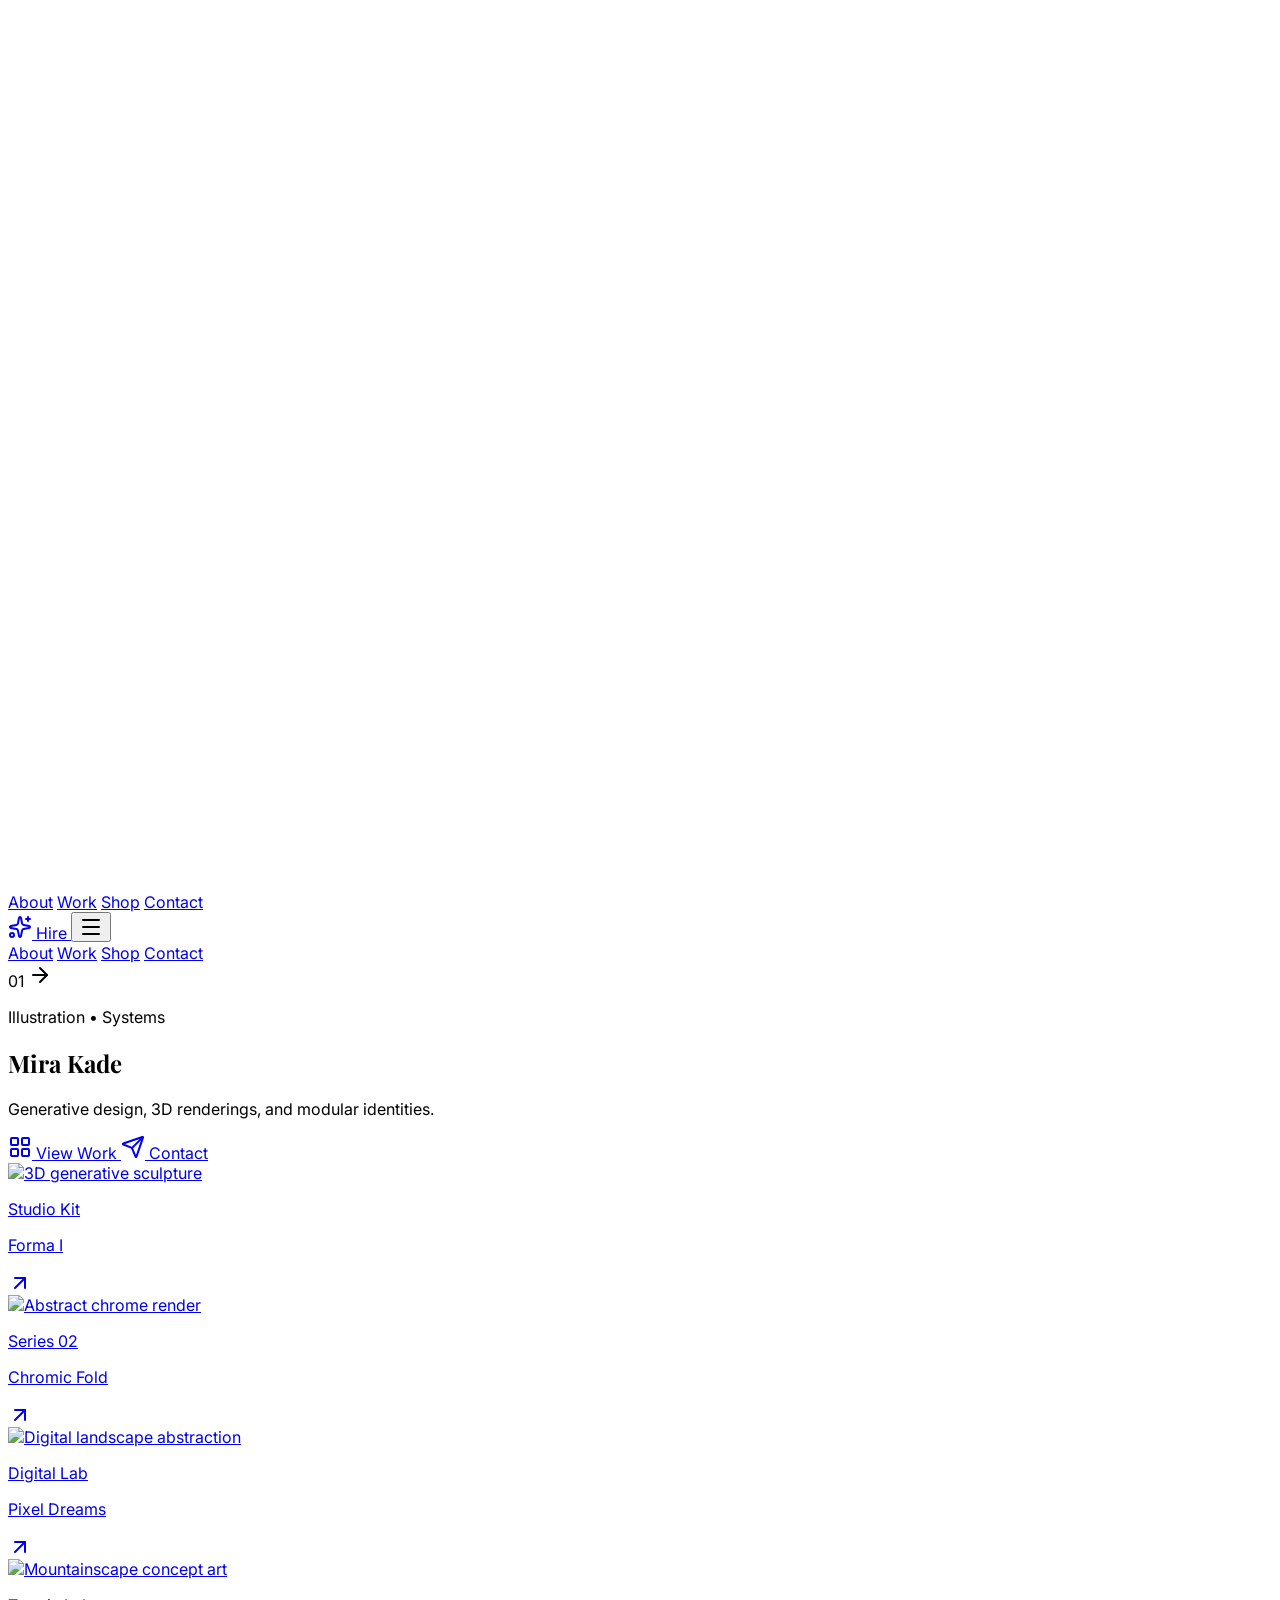
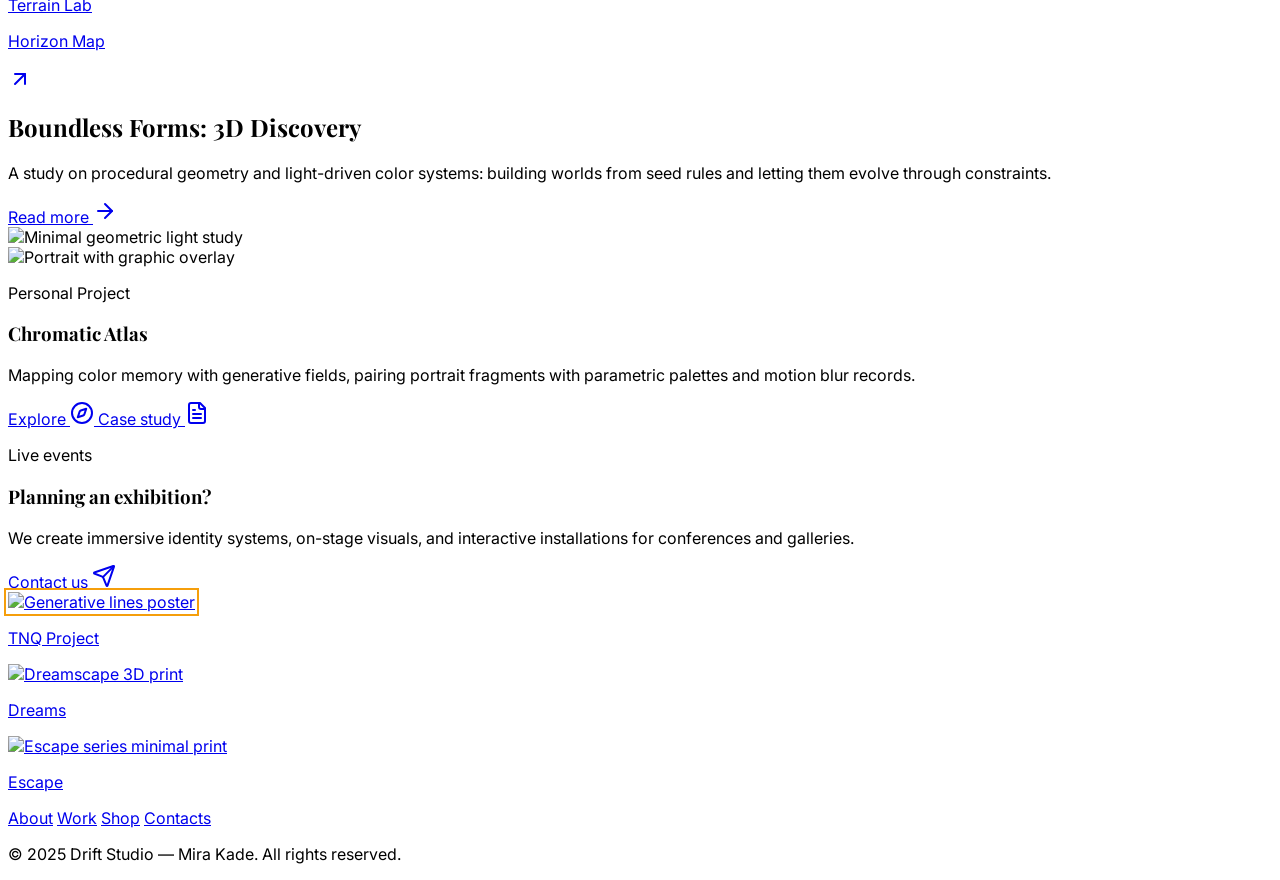
==== index.html @ 10b70a08 "Add files via upload" ====
<html lang="en"><head>

<meta charset="utf-8">
<meta name="viewport" content="width=device-width, initial-scale=1">
<title>Mira Kade — Visual Systems &amp; Generative Design</title>
<meta name="description" content="Portfolio of Mira Kade — visual systems, generative art, and experiential 3D design.">
<link rel="preconnect" href="https://fonts.googleapis.com">
<link rel="preconnect" href="https://fonts.gstatic.com" crossorigin="">
<link href="https://fonts.googleapis.com/css2?family=Inter:wght@300;400;500;600&amp;family=Playfair+Display:wght@400;500;600&amp;display=swap" rel="stylesheet">
<script src="https://cdn.tailwindcss.com"></script>
<link id="all-fonts-link-font-geist" rel="stylesheet" href="https://fonts.googleapis.com/css2?family=Geist:wght@300;400;500;600;700&amp;display=swap"><style id="all-fonts-style-font-geist">.font-geist { font-family: 'Geist', sans-serif !important; }</style><link id="all-fonts-link-font-roboto" rel="stylesheet" href="https://fonts.googleapis.com/css2?family=Roboto:wght@300;400;500;600;700&amp;display=swap"><style id="all-fonts-style-font-roboto">.font-roboto { font-family: 'Roboto', sans-serif !important; }</style><link id="all-fonts-link-font-montserrat" rel="stylesheet" href="https://fonts.googleapis.com/css2?family=Montserrat:wght@300;400;500;600;700&amp;display=swap"><style id="all-fonts-style-font-montserrat">.font-montserrat { font-family: 'Montserrat', sans-serif !important; }</style><link id="all-fonts-link-font-poppins" rel="stylesheet" href="https://fonts.googleapis.com/css2?family=Poppins:wght@300;400;500;600;700&amp;display=swap"><style id="all-fonts-style-font-poppins">.font-poppins { font-family: 'Poppins', sans-serif !important; }</style><link id="all-fonts-link-font-playfair" rel="stylesheet" href="https://fonts.googleapis.com/css2?family=Playfair+Display:wght@400;500;600;700;900&amp;display=swap"><style id="all-fonts-style-font-playfair">.font-playfair { font-family: 'Playfair Display', serif !important; }</style><link id="all-fonts-link-font-instrument-serif" rel="stylesheet" href="https://fonts.googleapis.com/css2?family=Instrument+Serif:wght@400;500;600;700&amp;display=swap"><style id="all-fonts-style-font-instrument-serif">.font-instrument-serif { font-family: 'Instrument Serif', serif !important; }</style><link id="all-fonts-link-font-merriweather" rel="stylesheet" href="https://fonts.googleapis.com/css2?family=Merriweather:wght@300;400;700;900&amp;display=swap"><style id="all-fonts-style-font-merriweather">.font-merriweather { font-family: 'Merriweather', serif !important; }</style><link id="all-fonts-link-font-bricolage" rel="stylesheet" href="https://fonts.googleapis.com/css2?family=Bricolage+Grotesque:wght@300;400;500;600;700&amp;display=swap"><style id="all-fonts-style-font-bricolage">.font-bricolage { font-family: 'Bricolage Grotesque', sans-serif !important; }</style><link id="all-fonts-link-font-jakarta" rel="stylesheet" href="https://fonts.googleapis.com/css2?family=Plus+Jakarta+Sans:wght@300;400;500;600;700;800&amp;display=swap"><style id="all-fonts-style-font-jakarta">.font-jakarta { font-family: 'Plus Jakarta Sans', sans-serif !important; }</style><link id="all-fonts-link-font-manrope" rel="stylesheet" href="https://fonts.googleapis.com/css2?family=Manrope:wght@300;400;500;600;700;800&amp;display=swap"><style id="all-fonts-style-font-manrope">.font-manrope { font-family: 'Manrope', sans-serif !important; }</style><link id="all-fonts-link-font-space-grotesk" rel="stylesheet" href="https://fonts.googleapis.com/css2?family=Space+Grotesk:wght@300;400;500;600;700&amp;display=swap"><style id="all-fonts-style-font-space-grotesk">.font-space-grotesk { font-family: 'Space Grotesk', sans-serif !important; }</style><link id="all-fonts-link-font-work-sans" rel="stylesheet" href="https://fonts.googleapis.com/css2?family=Work+Sans:wght@300;400;500;600;700;800&amp;display=swap"><style id="all-fonts-style-font-work-sans">.font-work-sans { font-family: 'Work Sans', sans-serif !important; }</style><link id="all-fonts-link-font-pt-serif" rel="stylesheet" href="https://fonts.googleapis.com/css2?family=PT+Serif:wght@400;700&amp;display=swap"><style id="all-fonts-style-font-pt-serif">.font-pt-serif { font-family: 'PT Serif', serif !important; }</style><link id="all-fonts-link-font-geist-mono" rel="stylesheet" href="https://fonts.googleapis.com/css2?family=Geist+Mono:wght@300;400;500;600;700&amp;display=swap"><style id="all-fonts-style-font-geist-mono">.font-geist-mono { font-family: 'Geist Mono', monospace !important; }</style><link id="all-fonts-link-font-space-mono" rel="stylesheet" href="https://fonts.googleapis.com/css2?family=Space+Mono:wght@400;700&amp;display=swap"><style id="all-fonts-style-font-space-mono">.font-space-mono { font-family: 'Space Mono', monospace !important; }</style><link id="all-fonts-link-font-quicksand" rel="stylesheet" href="https://fonts.googleapis.com/css2?family=Quicksand:wght@300;400;500;600;700&amp;display=swap"><style id="all-fonts-style-font-quicksand">.font-quicksand { font-family: 'Quicksand', sans-serif !important; }</style><link id="all-fonts-link-font-nunito" rel="stylesheet" href="https://fonts.googleapis.com/css2?family=Nunito:wght@300;400;500;600;700;800&amp;display=swap"><style id="all-fonts-style-font-nunito">.font-nunito { font-family: 'Nunito', sans-serif !important; }</style></head>
  <body class="antialiased bg-neutral-50 text-slate-900" style="font-family: Inter, ui-sans-serif, system-ui, -apple-system, Segoe UI, Roboto, Helvetica, Arial, 'Apple Color Emoji', 'Segoe UI Emoji';"><div class="aura-background-component top-0 w-full -z-10 absolute h-[900px]"><div class="spline-container absolute top-0 left-0 w-full h-full -z-10"><iframe src="https://my.spline.design/celestialflowabstractdigitalform-ObUlVgj70g2y4bbx5vBKSfxN/" frameborder="0" width="100%" height="100%"></iframe></div></div>
    <!-- Nav -->
    <header class="sticky top-0 z-40 supports-[backdrop-filter]:bg-white/100 bg-white border-slate-200 border-b">
      <div max-w-7xl="" mr-auto="" ml-auto="" pr-4="" pl-4="" edit-mode-selected"="" class="">
  <div class="flex h-16 max-w-7xl mr-auto ml-auto pr-4 pl-4 items-center justify-between">
    <a href="/home" class="inline-flex items-center justify-center bg-center mix-blend-multiply w-[100px] h-[40px] bg-[url(https://hoirqrkdgbmvpwutwuwj.supabase.co/storage/v1/object/public/assets/assets/fcf4e8ac-90d5-47b7-8200-f9522a43295c_320w.jpg)] bg-cover rounded invert"></a><nav class="hidden md:flex items-center gap-8 text-sm">
      <a href="/about" class="hover:text-slate-900 transition font-medium text-slate-700">About</a>
      <a href="/work" class="hover:text-slate-900 transition font-medium text-slate-700">Work</a>
      <a href="/shop" class="hover:text-slate-900 transition font-medium text-slate-700">Shop</a>
      <a href="/contact" class="hover:text-slate-900 transition font-medium text-slate-700">Contact</a>
    </nav>

    <!-- Brand -->
    

    <div class="flex items-center gap-3">
      <a href="#contact" class="hidden sm:inline-flex items-center gap-2 rounded-md border border-slate-300 px-3 py-1.5 text-sm font-medium text-slate-800 hover:bg-slate-50">
        <svg xmlns="http://www.w3.org/2000/svg" width="24" height="24" viewBox="0 0 24 24" fill="none" stroke="currentColor" stroke-width="2" stroke-linecap="round" stroke-linejoin="round" data-lucide="sparkles" class="lucide lucide-sparkles h-4 w-4"><path d="M11.017 2.814a1 1 0 0 1 1.966 0l1.051 5.558a2 2 0 0 0 1.594 1.594l5.558 1.051a1 1 0 0 1 0 1.966l-5.558 1.051a2 2 0 0 0-1.594 1.594l-1.051 5.558a1 1 0 0 1-1.966 0l-1.051-5.558a2 2 0 0 0-1.594-1.594l-5.558-1.051a1 1 0 0 1 0-1.966l5.558-1.051a2 2 0 0 0 1.594-1.594z"></path><path d="M20 2v4"></path><path d="M22 4h-4"></path><circle cx="4" cy="20" r="2"></circle></svg>
        Hire
      </a>
      <button id="menuToggle" aria-label="Open menu" class="md:hidden inline-flex hover:bg-slate-50 text-slate-700 w-9 h-9 border-slate-300 border rounded-md items-center justify-center" onclick="toggleMobileMenu()">
        <svg xmlns="http://www.w3.org/2000/svg" width="24" height="24" viewBox="0 0 24 24" fill="none" stroke="currentColor" stroke-width="2" stroke-linecap="round" stroke-linejoin="round" data-lucide="menu" class="lucide lucide-menu h-5 w-5"><path d="M4 5h16"></path><path d="M4 12h16"></path><path d="M4 19h16"></path></svg>
      </button>
    </div>
  </div>

  <!-- Mobile menu -->
  <div id="mobileMenu" class="md:hidden border-t border-slate-200 hidden">
    <div class="py-3 grid gap-2 text-sm">
      <a href="/#about" class="hover:bg-slate-50 font-medium rounded pt-2 pr-1.5 pb-2 pl-1.5">About</a>
      <a href="/#work" class="hover:bg-slate-50 font-medium rounded pt-2 pr-1.5 pb-2 pl-1.5">Work</a>
      <a href="/#shop" class="hover:bg-slate-50 font-medium rounded pt-2 pr-1.5 pb-2 pl-1.5">Shop</a>
      <a href="/contact" class="hover:bg-slate-50 font-medium rounded pt-2 pr-1.5 pb-2 pl-1.5">Contact</a>
    </div>
  </div>

  <script>
    function toggleMobileMenu() {
      const menu = document.getElementById('mobileMenu');
      menu.classList.toggle('hidden');
    }
  </script>
</div>
    </header>

    <!-- Hero -->
    <section class="relative overflow-hidden">
      <div class="sm:px-6 lg:px-8 max-w-7xl mr-auto ml-auto pr-4 pl-4">
        <div class="relative sm:py-20 lg:py-28 pt-16 pb-16">
          <!-- Subtle grid lines -->
          <div class="pointer-events-none absolute inset-0 opacity-40">
            <div class="absolute inset-0" style="background-image: linear-gradient(to right, rgba(2,6,23,0.04) 1px, transparent 1px), linear-gradient(to bottom, rgba(2,6,23,0.04) 1px, transparent 1px); background-size: 80px 80px;"></div>
          </div>

          <!-- Framing number/rail -->
          <div class="hidden md:flex absolute left-0 top-16 items-center gap-3 text-xs text-slate-600">
            <span class="font-medium">01</span>
            <span class="h-px w-24 bg-slate-300"></span>
            <svg xmlns="http://www.w3.org/2000/svg" width="24" height="24" viewBox="0 0 24 24" fill="none" stroke="currentColor" stroke-width="2" stroke-linecap="round" stroke-linejoin="round" data-lucide="arrow-right" class="lucide lucide-arrow-right h-3.5 w-3.5"><path d="M5 12h14"></path><path d="m12 5 7 7-7 7"></path></svg>
          </div>

          <!-- Circular frame -->
          <div class="relative mx-auto max-w-3xl">
            <div class="aspect-square w-full max-w-[520px] rounded-full mr-auto ml-auto pt-6 pr-6 pb-6 pl-6">
              <div class="w-full h-full ring-stone-500/10 ring-1 rounded-full" style="background: repeating-linear-gradient(45deg, rgba(2,6,23,0.05) 0, rgba(2,6,23,0.05) 2px, transparent 2px, transparent 8px);"></div>
            </div>

            <div class="pointer-events-none absolute inset-0 flex items-center justify-center">
              <div class="text-center">
                <p class="text-xs uppercase tracking-[0.2em] text-rose-600 font-medium">Illustration • Systems</p>
                <h1 class="mt-3 text-5xl sm:text-6xl md:text-7xl tracking-tight font-semibold" style="font-family: 'Playfair Display', serif;">
                  Mira Kade
                </h1>
                <p class="mt-3 text-sm sm:text-base text-slate-600 font-normal">Generative design, 3D renderings, and modular identities.</p>
              </div>
            </div>
          </div>

          <!-- Quick actions -->
          <div class="mt-12 flex items-center justify-center gap-4">
            <a href="#work" class="inline-flex items-center gap-2 rounded-md border border-blue-600 px-4 py-2 text-sm font-medium text-blue-700 hover:bg-blue-50">
              <svg xmlns="http://www.w3.org/2000/svg" width="24" height="24" viewBox="0 0 24 24" fill="none" stroke="currentColor" stroke-width="2" stroke-linecap="round" stroke-linejoin="round" data-lucide="layout-grid" class="lucide lucide-layout-grid h-4 w-4"><rect width="7" height="7" x="3" y="3" rx="1"></rect><rect width="7" height="7" x="14" y="3" rx="1"></rect><rect width="7" height="7" x="14" y="14" rx="1"></rect><rect width="7" height="7" x="3" y="14" rx="1"></rect></svg>
              View Work
            </a>
            <a href="#contact" class="inline-flex items-center gap-2 rounded-md border border-slate-300 px-4 py-2 text-sm font-medium text-slate-800 hover:bg-slate-50">
              <svg xmlns="http://www.w3.org/2000/svg" width="24" height="24" viewBox="0 0 24 24" fill="none" stroke="currentColor" stroke-width="2" stroke-linecap="round" stroke-linejoin="round" data-lucide="send" class="lucide lucide-send h-4 w-4"><path d="M14.536 21.686a.5.5 0 0 0 .937-.024l6.5-19a.496.496 0 0 0-.635-.635l-19 6.5a.5.5 0 0 0-.024.937l7.93 3.18a2 2 0 0 1 1.112 1.11z"></path><path d="m21.854 2.147-10.94 10.939"></path></svg>
              Contact
            </a>
          </div>
        </div>
      </div>
    </section>

    <!-- Quick showcase tiles -->
    <section class="sm:py-14 pt-10 pb-10">
      <div class="mx-auto max-w-7xl px-4 sm:px-6 lg:px-8">
        <div class="grid grid-cols-2 md:grid-cols-4 gap-4 md:gap-6">
          <!-- Tile -->
          <a href="#" class="group relative overflow-hidden rounded-lg border border-slate-200 hover:border-blue-600 transition">
            <img src="https://hoirqrkdgbmvpwutwuwj.supabase.co/storage/v1/object/public/assets/assets/39c0f4c2-606b-41d0-aa3b-9ed97ec9495b_800w.jpg" alt="3D generative sculpture" class="h-44 w-full object-cover transition duration-300 group-hover:scale-[1.03]">
            <div class="absolute inset-0 bg-gradient-to-t from-white/80 via-white/20 to-transparent"></div>
            <div class="absolute bottom-3 left-3 right-3 flex items-center justify-between">
              <div class="">
                <p class="text-xs text-slate-600 font-medium">Studio Kit</p>
                <p class="text-sm font-medium tracking-tight">Forma I</p>
              </div>
              <svg xmlns="http://www.w3.org/2000/svg" width="24" height="24" viewBox="0 0 24 24" fill="none" stroke="currentColor" stroke-width="2" stroke-linecap="round" stroke-linejoin="round" data-lucide="arrow-up-right" class="lucide lucide-arrow-up-right h-4 w-4 text-blue-700"><path d="M7 7h10v10"></path><path d="M7 17 17 7"></path></svg>
            </div>
          </a>

          <!-- Tile -->
          <a href="#" class="group relative overflow-hidden hover:border-blue-600 transition border-slate-200 border rounded-lg">
            <img src="https://hoirqrkdgbmvpwutwuwj.supabase.co/storage/v1/object/public/assets/assets/647e43ef-bc7d-4077-9e45-ce2ea6645447_800w.jpg" alt="Abstract chrome render" class="h-44 w-full object-cover transition duration-300 group-hover:scale-[1.03]">
            <div class="absolute inset-0 bg-gradient-to-t from-white/80 via-white/20 to-transparent"></div>
            <div class="absolute bottom-3 left-3 right-3 flex items-center justify-between">
              <div>
                <p class="text-xs text-slate-600 font-medium">Series 02</p>
                <p class="text-sm font-medium tracking-tight">Chromic Fold</p>
              </div>
              <svg xmlns="http://www.w3.org/2000/svg" width="24" height="24" viewBox="0 0 24 24" fill="none" stroke="currentColor" stroke-width="2" stroke-linecap="round" stroke-linejoin="round" data-lucide="arrow-up-right" class="lucide lucide-arrow-up-right h-4 w-4 text-blue-700"><path d="M7 7h10v10"></path><path d="M7 17 17 7"></path></svg>
            </div>
          </a><a href="#" class="group relative overflow-hidden hover:border-blue-600 transition border-slate-200 border rounded-lg">
  <img src="https://hoirqrkdgbmvpwutwuwj.supabase.co/storage/v1/object/public/assets/assets/49aac4dd-9624-4c88-ab00-4c68f0f0bfe8_800w.jpg" alt="Digital landscape abstraction" class="h-44 w-full object-cover transition duration-300 group-hover:scale-[1.03]">
  <div class="absolute inset-0 bg-gradient-to-t from-white/80 via-white/20 to-transparent"></div>
  <div class="absolute bottom-3 left-3 right-3 flex items-center justify-between">
    <div>
      <p class="text-xs text-slate-600 font-medium">Digital Lab</p>
      <p class="text-sm font-medium tracking-tight">Pixel Dreams</p>
    </div>
    <svg xmlns="http://www.w3.org/2000/svg" width="24" height="24" viewBox="0 0 24 24" fill="none" stroke="currentColor" stroke-width="2" stroke-linecap="round" stroke-linejoin="round" data-lucide="arrow-up-right" class="lucide lucide-arrow-up-right h-4 w-4 text-blue-700"><path d="M7 7h10v10"></path><path d="M7 17 17 7"></path></svg>
  </div>
</a>

          <!-- Tall highlight -->
          

          <!-- Tile -->
          <a href="#" class="group relative overflow-hidden rounded-lg border border-slate-200 hover:border-blue-600 transition">
            <img src="https://hoirqrkdgbmvpwutwuwj.supabase.co/storage/v1/object/public/assets/assets/319e51fd-51ca-4d6c-ba52-420dcd2f2591_800w.jpg" alt="Mountainscape concept art" class="h-44 w-full object-cover transition duration-300 group-hover:scale-[1.03]">
            <div class="absolute inset-0 bg-gradient-to-t from-white/80 via-white/20 to-transparent"></div>
            <div class="absolute bottom-3 left-3 right-3 flex items-center justify-between">
              <div class="">
                <p class="text-xs text-slate-600 font-medium">Terrain Lab</p>
                <p class="text-sm font-medium tracking-tight">Horizon Map</p>
              </div>
              <svg xmlns="http://www.w3.org/2000/svg" width="24" height="24" viewBox="0 0 24 24" fill="none" stroke="currentColor" stroke-width="2" stroke-linecap="round" stroke-linejoin="round" data-lucide="arrow-up-right" class="lucide lucide-arrow-up-right h-4 w-4 text-blue-700"><path d="M7 7h10v10"></path><path d="M7 17 17 7"></path></svg>
            </div>
          </a>
        </div>
      </div>
    </section>

    <!-- Featured article -->
    <section class="py-12 sm:py-16">
      <div class="mx-auto max-w-7xl px-4 sm:px-6 lg:px-8">
        <div class="grid lg:grid-cols-12 gap-8 lg:gap-10 items-start">
          <div class="lg:col-span-7 order-2 lg:order-1">
            <h2 class="text-3xl sm:text-4xl tracking-tight font-semibold" style="font-family: 'Playfair Display', serif;">
              Boundless Forms: 3D Discovery
            </h2>
            <p class="mt-3 text-slate-600 text-base">A study on procedural geometry and light-driven color systems: building worlds from seed rules and letting them evolve through constraints.</p>
            <div class="mt-6">
              <a href="#" class="inline-flex items-center gap-2 rounded-md border border-blue-600 px-4 py-2 text-sm font-medium text-blue-700 hover:bg-blue-50">
                Read more
                <svg xmlns="http://www.w3.org/2000/svg" width="24" height="24" viewBox="0 0 24 24" fill="none" stroke="currentColor" stroke-width="2" stroke-linecap="round" stroke-linejoin="round" data-lucide="arrow-right" class="lucide lucide-arrow-right h-4 w-4"><path d="M5 12h14"></path><path d="m12 5 7 7-7 7"></path></svg>
              </a>
            </div>
          </div>
          <div class="lg:col-span-5 order-1 lg:order-2">
            <div class="rounded-lg border border-slate-200 overflow-hidden">
              <img src="https://hoirqrkdgbmvpwutwuwj.supabase.co/storage/v1/object/public/assets/assets/64f0d4bd-476f-486c-b427-1a26ca765dc4_800w.jpg" alt="Minimal geometric light study" class="w-full h-64 sm:h-72 object-cover">
            </div>
          </div>
        </div>
      </div>
    </section>

    <!-- Alternating feature card -->
    <section class="sm:py-14 pt-10 pb-10">
      <div class="mx-auto max-w-7xl px-4 sm:px-6 lg:px-8">
        <div class="relative rounded-xl border border-slate-200 bg-white p-4 sm:p-6 lg:p-8">
          <div class="grid lg:grid-cols-12 gap-6 lg:gap-10 items-center">
            <div class="lg:col-span-6">
              <div class="relative rounded-lg border-2 border-rose-500 overflow-hidden">
                <img src="https://hoirqrkdgbmvpwutwuwj.supabase.co/storage/v1/object/public/assets/assets/d3b11be0-a11b-4956-8c79-6ba44348ba52_800w.jpg" alt="Portrait with graphic overlay" class="h-64 w-full object-cover">
              </div>
            </div>
            <div class="lg:col-span-6">
              <div class="flex items-center gap-2">
                <span class="inline-flex h-3 w-3 rounded-full bg-rose-500"></span>
                <p class="text-xs uppercase tracking-[0.2em] text-slate-600 font-medium">Personal Project</p>
              </div>
              <h3 class="mt-3 text-3xl tracking-tight font-semibold" style="font-family: 'Playfair Display', serif;">Chromatic Atlas</h3>
              <p class="mt-3 text-slate-600">Mapping color memory with generative fields, pairing portrait fragments with parametric palettes and motion blur records.</p>
              <div class="mt-6 flex gap-3">
                <a href="#" class="inline-flex items-center gap-2 rounded-md border border-blue-600 px-4 py-2 text-sm font-medium text-blue-700 hover:bg-blue-50">
                  Explore
                  <svg xmlns="http://www.w3.org/2000/svg" width="24" height="24" viewBox="0 0 24 24" fill="none" stroke="currentColor" stroke-width="2" stroke-linecap="round" stroke-linejoin="round" data-lucide="compass" class="lucide lucide-compass h-4 w-4"><path d="m16.24 7.76-1.804 5.411a2 2 0 0 1-1.265 1.265L7.76 16.24l1.804-5.411a2 2 0 0 1 1.265-1.265z"></path><circle cx="12" cy="12" r="10"></circle></svg>
                </a>
                <a href="#" class="inline-flex items-center gap-2 rounded-md border border-slate-300 px-4 py-2 text-sm font-medium text-slate-800 hover:bg-slate-50">
                  Case study
                  <svg xmlns="http://www.w3.org/2000/svg" width="24" height="24" viewBox="0 0 24 24" fill="none" stroke="currentColor" stroke-width="2" stroke-linecap="round" stroke-linejoin="round" data-lucide="file-text" class="lucide lucide-file-text h-4 w-4"><path d="M15 2H6a2 2 0 0 0-2 2v16a2 2 0 0 0 2 2h12a2 2 0 0 0 2-2V7Z"></path><path d="M14 2v4a2 2 0 0 0 2 2h4"></path><path d="M10 9H8"></path><path d="M16 13H8"></path><path d="M16 17H8"></path></svg>
                </a>
              </div>
            </div>
          </div>
        </div>
      </div>
    </section>

    <!-- CTA -->
    <section class="sm:py-16 pt-14 pb-14">
      <div class="mx-auto max-w-4xl px-4 sm:px-6 lg:px-8 text-center">
        <p class="text-xs uppercase tracking-[0.2em] text-slate-600 font-medium">Live events</p>
        <h3 class="mt-2 text-4xl sm:text-5xl tracking-tight font-semibold" style="font-family: 'Playfair Display', serif;">
          Planning an exhibition?
        </h3>
        <p class="mt-3 text-slate-600">We create immersive identity systems, on-stage visuals, and interactive installations for conferences and galleries.</p>
        <div class="mt-6">
          <a href="mailto:hello@mkstudio.design" class="inline-flex items-center gap-2 rounded-md border border-blue-600 px-5 py-2.5 text-sm font-medium text-blue-700 hover:bg-blue-50">
            Contact us
            <svg xmlns="http://www.w3.org/2000/svg" width="24" height="24" viewBox="0 0 24 24" fill="none" stroke="currentColor" stroke-width="2" stroke-linecap="round" stroke-linejoin="round" data-lucide="send" class="lucide lucide-send h-4 w-4"><path d="M14.536 21.686a.5.5 0 0 0 .937-.024l6.5-19a.496.496 0 0 0-.635-.635l-19 6.5a.5.5 0 0 0-.024.937l7.93 3.18a2 2 0 0 1 1.112 1.11z"></path><path d="m21.854 2.147-10.94 10.939"></path></svg>
          </a>
        </div>
      </div>
    </section>

    <!-- Gallery row -->
    <section class="sm:py-12 pt-8 pb-8">
      <div class="mx-auto max-w-7xl px-4 sm:px-6 lg:px-8">
        <div class="grid grid-cols-1 md:grid-cols-3 gap-5">
          <a href="#" class="group relative overflow-hidden rounded-lg border-2 border-blue-600">
            <img src="https://hoirqrkdgbmvpwutwuwj.supabase.co/storage/v1/object/public/assets/assets/882f35de-4483-41d0-b5a4-d072734721fc_1600w.jpg" class="h-64 w-full object-cover transition duration-300 group-hover:scale-[1.02]" alt="Generative lines poster" style="outline: rgb(245, 158, 11) solid 2px; outline-offset: 2px; transition: outline 0.1s ease-in-out;">
            <div class="absolute inset-x-0 bottom-0 p-3 bg-gradient-to-t from-white/90 via-white/40 to-transparent">
              <p class="text-sm font-medium tracking-tight">TNQ Project</p>
            </div>
          </a>
          <a href="#" class="group relative overflow-hidden rounded-lg border border-slate-200 hover:border-blue-600 transition">
            <img src="https://hoirqrkdgbmvpwutwuwj.supabase.co/storage/v1/object/public/assets/assets/fb976ea7-50d8-4e6d-bf5d-8600ca855bf4_1600w.jpg" class="transition duration-300 group-hover:scale-[1.02] w-full h-64 object-cover" alt="Dreamscape 3D print" style="">
            <div class="absolute inset-x-0 bottom-0 p-3 bg-gradient-to-t from-white/90 via-white/40 to-transparent">
              <p class="text-sm font-medium tracking-tight">Dreams</p>
            </div>
          </a>
          <a href="#" class="group relative overflow-hidden rounded-lg border border-slate-200 hover:border-blue-600 transition">
            <img src="https://hoirqrkdgbmvpwutwuwj.supabase.co/storage/v1/object/public/assets/assets/c5eda603-1fa3-4130-9355-21f4264ed610_1600w.jpg" class="h-64 w-full object-cover transition duration-300 group-hover:scale-[1.02]" alt="Escape series minimal print" style="">
            <div class="absolute inset-x-0 bottom-0 p-3 bg-gradient-to-t from-white/90 via-white/40 to-transparent">
              <p class="text-sm font-medium tracking-tight">Escape</p>
            </div>
          </a>
        </div>
      </div>
    </section>

    <!-- Footer -->
    <footer class="text-white bg-slate-900/90 mt-12">
      <div class="mx-auto max-w-7xl px-4 sm:px-6 lg:px-8">
        <div class="py-10 grid md:grid-cols-2 gap-8 items-center">
          <div class="flex items-center gap-4">
            <a href="/home" class="inline-flex items-center justify-center bg-center mix-blend-screen w-[100px] h-[40px] bg-[url(https://hoirqrkdgbmvpwutwuwj.supabase.co/storage/v1/object/public/assets/assets/fcf4e8ac-90d5-47b7-8200-f9522a43295c_320w.jpg)] bg-cover rounded invert-0"></a>
            <nav class="flex flex-wrap items-center gap-x-6 gap-y-2 text-sm font-medium">
              <a href="/about" class="hover:underline">About</a>
              <a href="/work" class="hover:underline">Work</a>
              <a href="/shop" class="hover:underline">Shop</a>
              <a href="/contact" class="hover:underline">Contacts</a>
            </nav>
          </div>
          <div class="md:text-right text-sm text-white/90">
            <p class="">© 2025 Drift Studio — Mira Kade. All rights reserved.</p>
          </div>
        </div>
      </div>
    </footer>

    <!-- Scripts -->
    <script src="https://unpkg.com/lucide@latest"></script>
    <script>
      // Lucide icons
      lucide.createIcons();

      // Mobile menu toggle
      const btn = document.getElementById('menuBtn');
      const menu = document.getElementById('mobileMenu');
      if (btn && menu) {
        btn.addEventListener('click', () => {
          menu.classList.toggle('hidden');
        });
      }
    </script>
  
</body></html>
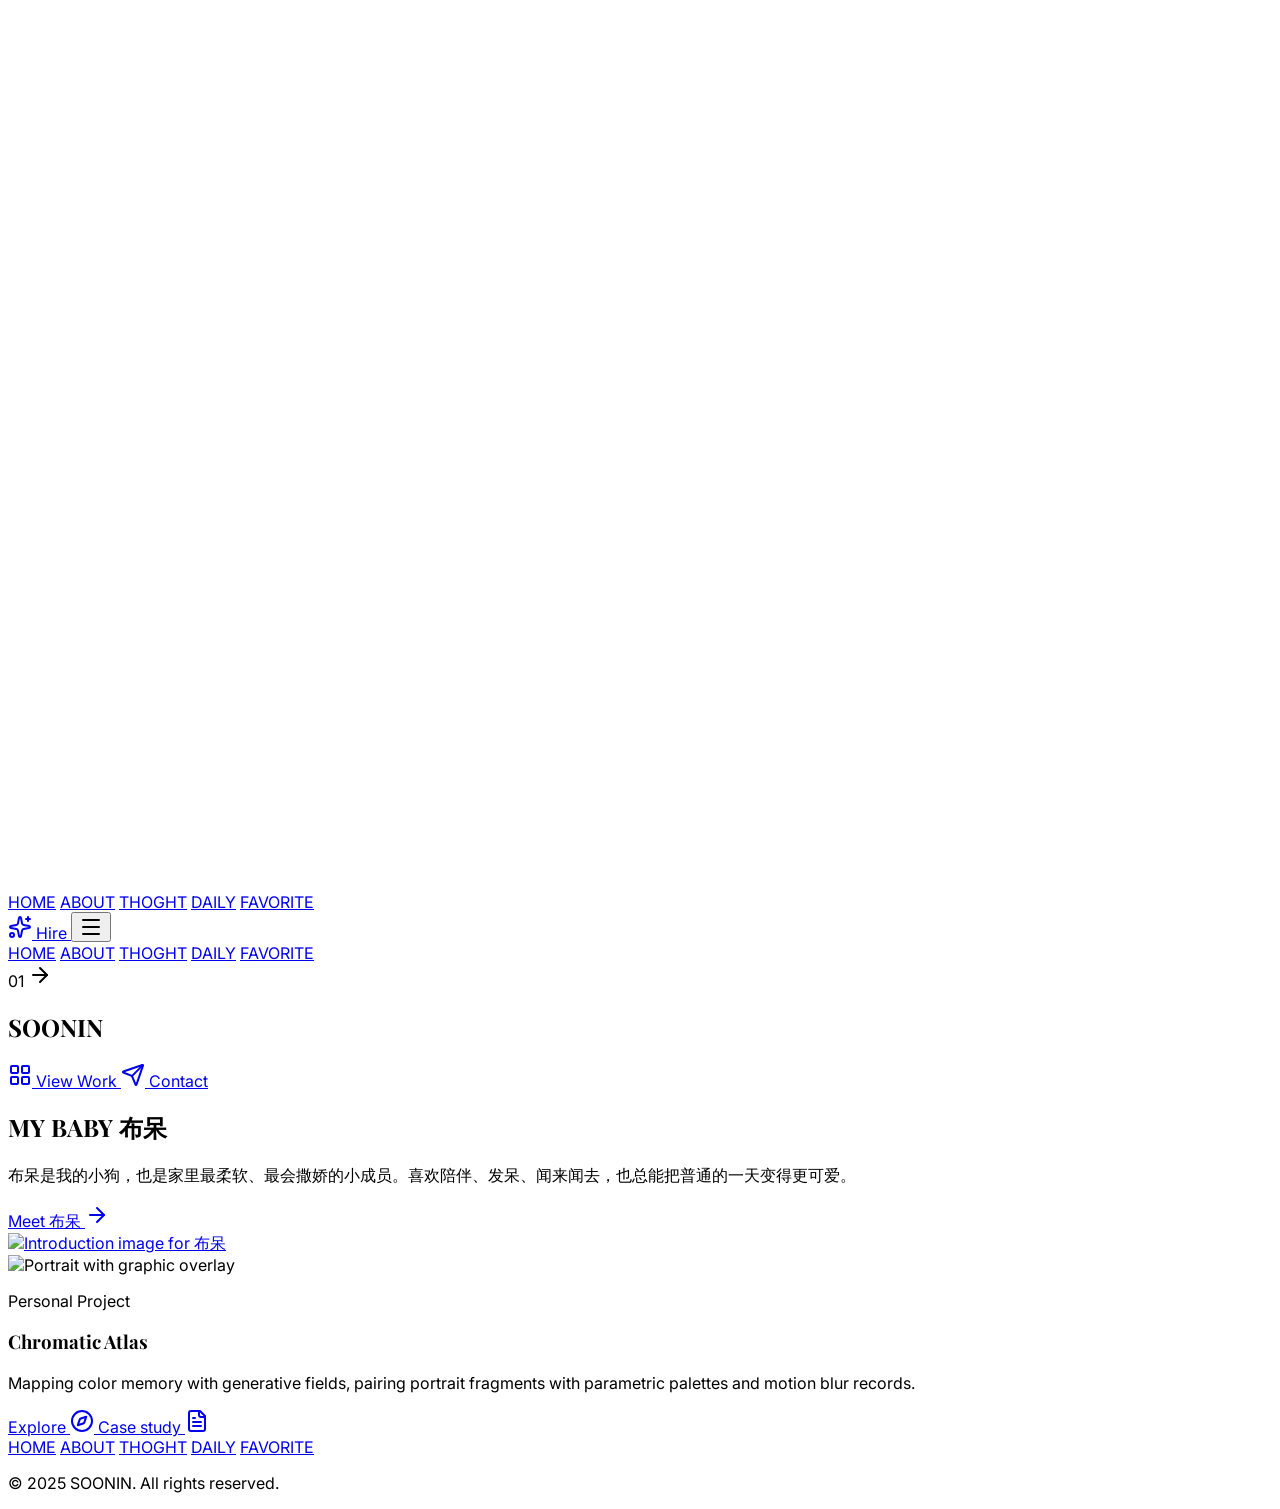
==== commit 0c8156bb: "Update index.html" ====
--- a/index.html
+++ b/index.html
@@ -2,8 +2,8 @@
 
 <meta charset="utf-8">
 <meta name="viewport" content="width=device-width, initial-scale=1">
-<title>Mira Kade — Visual Systems &amp; Generative Design</title>
-<meta name="description" content="Portfolio of Mira Kade — visual systems, generative art, and experiential 3D design.">
+<title>SOONIN</title>
+<meta name="description" content="Personal website of SOONIN.">
 <link rel="preconnect" href="https://fonts.googleapis.com">
 <link rel="preconnect" href="https://fonts.gstatic.com" crossorigin="">
 <link href="https://fonts.googleapis.com/css2?family=Inter:wght@300;400;500;600&amp;family=Playfair+Display:wght@400;500;600&amp;display=swap" rel="stylesheet">
@@ -14,11 +14,11 @@
     <header class="sticky top-0 z-40 supports-[backdrop-filter]:bg-white/100 bg-white border-slate-200 border-b">
       <div max-w-7xl="" mr-auto="" ml-auto="" pr-4="" pl-4="" edit-mode-selected"="" class="">
   <div class="flex h-16 max-w-7xl mr-auto ml-auto pr-4 pl-4 items-center justify-between">
-    <a href="/home" class="inline-flex items-center justify-center bg-center mix-blend-multiply w-[100px] h-[40px] bg-[url(https://hoirqrkdgbmvpwutwuwj.supabase.co/storage/v1/object/public/assets/assets/fcf4e8ac-90d5-47b7-8200-f9522a43295c_320w.jpg)] bg-cover rounded invert"></a><nav class="hidden md:flex items-center gap-8 text-sm">
-      <a href="/about" class="hover:text-slate-900 transition font-medium text-slate-700">About</a>
-      <a href="/work" class="hover:text-slate-900 transition font-medium text-slate-700">Work</a>
-      <a href="/shop" class="hover:text-slate-900 transition font-medium text-slate-700">Shop</a>
-      <a href="/contact" class="hover:text-slate-900 transition font-medium text-slate-700">Contact</a>
+    <nav class="hidden md:flex items-center gap-8 text-sm"><a href="index.html" class="hover:text-slate-900 transition font-medium text-slate-900">HOME</a>
+      <a href="about.html" class="hover:text-slate-900 transition font-medium text-slate-700">ABOUT</a>
+      <a href="thoght.html" class="hover:text-slate-900 transition font-medium text-slate-700">THOGHT</a>
+      <a href="daily.html" class="hover:text-slate-900 transition font-medium text-slate-700">DAILY</a>
+      <a href="favorite.html" class="hover:text-slate-900 transition font-medium text-slate-700">FAVORITE</a>
     </nav>
 
     <!-- Brand -->
@@ -37,11 +37,11 @@
 
   <!-- Mobile menu -->
   <div id="mobileMenu" class="md:hidden border-t border-slate-200 hidden">
-    <div class="py-3 grid gap-2 text-sm">
-      <a href="/#about" class="hover:bg-slate-50 font-medium rounded pt-2 pr-1.5 pb-2 pl-1.5">About</a>
-      <a href="/#work" class="hover:bg-slate-50 font-medium rounded pt-2 pr-1.5 pb-2 pl-1.5">Work</a>
-      <a href="/#shop" class="hover:bg-slate-50 font-medium rounded pt-2 pr-1.5 pb-2 pl-1.5">Shop</a>
-      <a href="/contact" class="hover:bg-slate-50 font-medium rounded pt-2 pr-1.5 pb-2 pl-1.5">Contact</a>
+    <div class="py-3 grid gap-2 text-sm"><a href="index.html" class="hover:bg-slate-50 font-medium rounded pt-2 pr-1.5 pb-2 pl-1.5">HOME</a>
+      <a href="about.html" class="hover:bg-slate-50 font-medium rounded pt-2 pr-1.5 pb-2 pl-1.5">ABOUT</a>
+      <a href="thoght.html" class="hover:bg-slate-50 font-medium rounded pt-2 pr-1.5 pb-2 pl-1.5">THOGHT</a>
+      <a href="daily.html" class="hover:bg-slate-50 font-medium rounded pt-2 pr-1.5 pb-2 pl-1.5">DAILY</a>
+      <a href="favorite.html" class="hover:bg-slate-50 font-medium rounded pt-2 pr-1.5 pb-2 pl-1.5">FAVORITE</a>
     </div>
   </div>
 
@@ -78,11 +78,9 @@
 
             <div class="pointer-events-none absolute inset-0 flex items-center justify-center">
               <div class="text-center">
-                <p class="text-xs uppercase tracking-[0.2em] text-rose-600 font-medium">Illustration • Systems</p>
                 <h1 class="mt-3 text-5xl sm:text-6xl md:text-7xl tracking-tight font-semibold" style="font-family: 'Playfair Display', serif;">
-                  Mira Kade
+                  SOONIN
                 </h1>
-                <p class="mt-3 text-sm sm:text-base text-slate-600 font-normal">Generative design, 3D renderings, and modular identities.</p>
               </div>
             </div>
           </div>
@@ -102,84 +100,27 @@
       </div>
     </section>
 
-    <!-- Quick showcase tiles -->
-    <section class="sm:py-14 pt-10 pb-10">
-      <div class="mx-auto max-w-7xl px-4 sm:px-6 lg:px-8">
-        <div class="grid grid-cols-2 md:grid-cols-4 gap-4 md:gap-6">
-          <!-- Tile -->
-          <a href="#" class="group relative overflow-hidden rounded-lg border border-slate-200 hover:border-blue-600 transition">
-            <img src="https://hoirqrkdgbmvpwutwuwj.supabase.co/storage/v1/object/public/assets/assets/39c0f4c2-606b-41d0-aa3b-9ed97ec9495b_800w.jpg" alt="3D generative sculpture" class="h-44 w-full object-cover transition duration-300 group-hover:scale-[1.03]">
-            <div class="absolute inset-0 bg-gradient-to-t from-white/80 via-white/20 to-transparent"></div>
-            <div class="absolute bottom-3 left-3 right-3 flex items-center justify-between">
-              <div class="">
-                <p class="text-xs text-slate-600 font-medium">Studio Kit</p>
-                <p class="text-sm font-medium tracking-tight">Forma I</p>
-              </div>
-              <svg xmlns="http://www.w3.org/2000/svg" width="24" height="24" viewBox="0 0 24 24" fill="none" stroke="currentColor" stroke-width="2" stroke-linecap="round" stroke-linejoin="round" data-lucide="arrow-up-right" class="lucide lucide-arrow-up-right h-4 w-4 text-blue-700"><path d="M7 7h10v10"></path><path d="M7 17 17 7"></path></svg>
-            </div>
-          </a>
-
-          <!-- Tile -->
-          <a href="#" class="group relative overflow-hidden hover:border-blue-600 transition border-slate-200 border rounded-lg">
-            <img src="https://hoirqrkdgbmvpwutwuwj.supabase.co/storage/v1/object/public/assets/assets/647e43ef-bc7d-4077-9e45-ce2ea6645447_800w.jpg" alt="Abstract chrome render" class="h-44 w-full object-cover transition duration-300 group-hover:scale-[1.03]">
-            <div class="absolute inset-0 bg-gradient-to-t from-white/80 via-white/20 to-transparent"></div>
-            <div class="absolute bottom-3 left-3 right-3 flex items-center justify-between">
-              <div>
-                <p class="text-xs text-slate-600 font-medium">Series 02</p>
-                <p class="text-sm font-medium tracking-tight">Chromic Fold</p>
-              </div>
-              <svg xmlns="http://www.w3.org/2000/svg" width="24" height="24" viewBox="0 0 24 24" fill="none" stroke="currentColor" stroke-width="2" stroke-linecap="round" stroke-linejoin="round" data-lucide="arrow-up-right" class="lucide lucide-arrow-up-right h-4 w-4 text-blue-700"><path d="M7 7h10v10"></path><path d="M7 17 17 7"></path></svg>
-            </div>
-          </a><a href="#" class="group relative overflow-hidden hover:border-blue-600 transition border-slate-200 border rounded-lg">
-  <img src="https://hoirqrkdgbmvpwutwuwj.supabase.co/storage/v1/object/public/assets/assets/49aac4dd-9624-4c88-ab00-4c68f0f0bfe8_800w.jpg" alt="Digital landscape abstraction" class="h-44 w-full object-cover transition duration-300 group-hover:scale-[1.03]">
-  <div class="absolute inset-0 bg-gradient-to-t from-white/80 via-white/20 to-transparent"></div>
-  <div class="absolute bottom-3 left-3 right-3 flex items-center justify-between">
-    <div>
-      <p class="text-xs text-slate-600 font-medium">Digital Lab</p>
-      <p class="text-sm font-medium tracking-tight">Pixel Dreams</p>
-    </div>
-    <svg xmlns="http://www.w3.org/2000/svg" width="24" height="24" viewBox="0 0 24 24" fill="none" stroke="currentColor" stroke-width="2" stroke-linecap="round" stroke-linejoin="round" data-lucide="arrow-up-right" class="lucide lucide-arrow-up-right h-4 w-4 text-blue-700"><path d="M7 7h10v10"></path><path d="M7 17 17 7"></path></svg>
-  </div>
-</a>
-
-          <!-- Tall highlight -->
-          
-
-          <!-- Tile -->
-          <a href="#" class="group relative overflow-hidden rounded-lg border border-slate-200 hover:border-blue-600 transition">
-            <img src="https://hoirqrkdgbmvpwutwuwj.supabase.co/storage/v1/object/public/assets/assets/319e51fd-51ca-4d6c-ba52-420dcd2f2591_800w.jpg" alt="Mountainscape concept art" class="h-44 w-full object-cover transition duration-300 group-hover:scale-[1.03]">
-            <div class="absolute inset-0 bg-gradient-to-t from-white/80 via-white/20 to-transparent"></div>
-            <div class="absolute bottom-3 left-3 right-3 flex items-center justify-between">
-              <div class="">
-                <p class="text-xs text-slate-600 font-medium">Terrain Lab</p>
-                <p class="text-sm font-medium tracking-tight">Horizon Map</p>
-              </div>
-              <svg xmlns="http://www.w3.org/2000/svg" width="24" height="24" viewBox="0 0 24 24" fill="none" stroke="currentColor" stroke-width="2" stroke-linecap="round" stroke-linejoin="round" data-lucide="arrow-up-right" class="lucide lucide-arrow-up-right h-4 w-4 text-blue-700"><path d="M7 7h10v10"></path><path d="M7 17 17 7"></path></svg>
-            </div>
-          </a>
-        </div>
-      </div>
-    </section>
-
-    <!-- Featured article -->
+    <!-- My baby -->
     <section class="py-12 sm:py-16">
       <div class="mx-auto max-w-7xl px-4 sm:px-6 lg:px-8">
         <div class="grid lg:grid-cols-12 gap-8 lg:gap-10 items-start">
           <div class="lg:col-span-7 order-2 lg:order-1">
             <h2 class="text-3xl sm:text-4xl tracking-tight font-semibold" style="font-family: 'Playfair Display', serif;">
-              Boundless Forms: 3D Discovery
+              MY BABY 布呆
             </h2>
-            <p class="mt-3 text-slate-600 text-base">A study on procedural geometry and light-driven color systems: building worlds from seed rules and letting them evolve through constraints.</p>
+            <p class="mt-3 text-slate-600 text-base">布呆是我的小狗，也是家里最柔软、最会撒娇的小成员。喜欢陪伴、发呆、闻来闻去，也总能把普通的一天变得更可爱。</p>
             <div class="mt-6">
-              <a href="#" class="inline-flex items-center gap-2 rounded-md border border-blue-600 px-4 py-2 text-sm font-medium text-blue-700 hover:bg-blue-50">
-                Read more
+              <a href="budai.html" class="inline-flex items-center gap-2 rounded-md border border-blue-600 px-4 py-2 text-sm font-medium text-blue-700 hover:bg-blue-50">
+                Meet 布呆
                 <svg xmlns="http://www.w3.org/2000/svg" width="24" height="24" viewBox="0 0 24 24" fill="none" stroke="currentColor" stroke-width="2" stroke-linecap="round" stroke-linejoin="round" data-lucide="arrow-right" class="lucide lucide-arrow-right h-4 w-4"><path d="M5 12h14"></path><path d="m12 5 7 7-7 7"></path></svg>
               </a>
             </div>
           </div>
           <div class="lg:col-span-5 order-1 lg:order-2">
             <div class="rounded-lg border border-slate-200 overflow-hidden">
-              <img src="https://hoirqrkdgbmvpwutwuwj.supabase.co/storage/v1/object/public/assets/assets/64f0d4bd-476f-486c-b427-1a26ca765dc4_800w.jpg" alt="Minimal geometric light study" class="w-full h-64 sm:h-72 object-cover">
+              <a href="budai.html">
+                <img src="assets/budai.jpg" alt="Introduction image for 布呆" class="w-full h-64 sm:h-72 object-cover">
+              </a>
             </div>
           </div>
         </div>
@@ -219,64 +160,20 @@
       </div>
     </section>
 
-    <!-- CTA -->
-    <section class="sm:py-16 pt-14 pb-14">
-      <div class="mx-auto max-w-4xl px-4 sm:px-6 lg:px-8 text-center">
-        <p class="text-xs uppercase tracking-[0.2em] text-slate-600 font-medium">Live events</p>
-        <h3 class="mt-2 text-4xl sm:text-5xl tracking-tight font-semibold" style="font-family: 'Playfair Display', serif;">
-          Planning an exhibition?
-        </h3>
-        <p class="mt-3 text-slate-600">We create immersive identity systems, on-stage visuals, and interactive installations for conferences and galleries.</p>
-        <div class="mt-6">
-          <a href="mailto:hello@mkstudio.design" class="inline-flex items-center gap-2 rounded-md border border-blue-600 px-5 py-2.5 text-sm font-medium text-blue-700 hover:bg-blue-50">
-            Contact us
-            <svg xmlns="http://www.w3.org/2000/svg" width="24" height="24" viewBox="0 0 24 24" fill="none" stroke="currentColor" stroke-width="2" stroke-linecap="round" stroke-linejoin="round" data-lucide="send" class="lucide lucide-send h-4 w-4"><path d="M14.536 21.686a.5.5 0 0 0 .937-.024l6.5-19a.496.496 0 0 0-.635-.635l-19 6.5a.5.5 0 0 0-.024.937l7.93 3.18a2 2 0 0 1 1.112 1.11z"></path><path d="m21.854 2.147-10.94 10.939"></path></svg>
-          </a>
-        </div>
-      </div>
-    </section>
-
-    <!-- Gallery row -->
-    <section class="sm:py-12 pt-8 pb-8">
-      <div class="mx-auto max-w-7xl px-4 sm:px-6 lg:px-8">
-        <div class="grid grid-cols-1 md:grid-cols-3 gap-5">
-          <a href="#" class="group relative overflow-hidden rounded-lg border-2 border-blue-600">
-            <img src="https://hoirqrkdgbmvpwutwuwj.supabase.co/storage/v1/object/public/assets/assets/882f35de-4483-41d0-b5a4-d072734721fc_1600w.jpg" class="h-64 w-full object-cover transition duration-300 group-hover:scale-[1.02]" alt="Generative lines poster" style="outline: rgb(245, 158, 11) solid 2px; outline-offset: 2px; transition: outline 0.1s ease-in-out;">
-            <div class="absolute inset-x-0 bottom-0 p-3 bg-gradient-to-t from-white/90 via-white/40 to-transparent">
-              <p class="text-sm font-medium tracking-tight">TNQ Project</p>
-            </div>
-          </a>
-          <a href="#" class="group relative overflow-hidden rounded-lg border border-slate-200 hover:border-blue-600 transition">
-            <img src="https://hoirqrkdgbmvpwutwuwj.supabase.co/storage/v1/object/public/assets/assets/fb976ea7-50d8-4e6d-bf5d-8600ca855bf4_1600w.jpg" class="transition duration-300 group-hover:scale-[1.02] w-full h-64 object-cover" alt="Dreamscape 3D print" style="">
-            <div class="absolute inset-x-0 bottom-0 p-3 bg-gradient-to-t from-white/90 via-white/40 to-transparent">
-              <p class="text-sm font-medium tracking-tight">Dreams</p>
-            </div>
-          </a>
-          <a href="#" class="group relative overflow-hidden rounded-lg border border-slate-200 hover:border-blue-600 transition">
-            <img src="https://hoirqrkdgbmvpwutwuwj.supabase.co/storage/v1/object/public/assets/assets/c5eda603-1fa3-4130-9355-21f4264ed610_1600w.jpg" class="h-64 w-full object-cover transition duration-300 group-hover:scale-[1.02]" alt="Escape series minimal print" style="">
-            <div class="absolute inset-x-0 bottom-0 p-3 bg-gradient-to-t from-white/90 via-white/40 to-transparent">
-              <p class="text-sm font-medium tracking-tight">Escape</p>
-            </div>
-          </a>
-        </div>
-      </div>
-    </section>
-
     <!-- Footer -->
     <footer class="text-white bg-slate-900/90 mt-12">
       <div class="mx-auto max-w-7xl px-4 sm:px-6 lg:px-8">
         <div class="py-10 grid md:grid-cols-2 gap-8 items-center">
           <div class="flex items-center gap-4">
-            <a href="/home" class="inline-flex items-center justify-center bg-center mix-blend-screen w-[100px] h-[40px] bg-[url(https://hoirqrkdgbmvpwutwuwj.supabase.co/storage/v1/object/public/assets/assets/fcf4e8ac-90d5-47b7-8200-f9522a43295c_320w.jpg)] bg-cover rounded invert-0"></a>
-            <nav class="flex flex-wrap items-center gap-x-6 gap-y-2 text-sm font-medium">
-              <a href="/about" class="hover:underline">About</a>
-              <a href="/work" class="hover:underline">Work</a>
-              <a href="/shop" class="hover:underline">Shop</a>
-              <a href="/contact" class="hover:underline">Contacts</a>
+            <nav class="flex flex-wrap items-center gap-x-6 gap-y-2 text-sm font-medium"><a href="index.html" class="hover:underline">HOME</a>
+              <a href="about.html" class="hover:underline">ABOUT</a>
+              <a href="thoght.html" class="hover:underline">THOGHT</a>
+              <a href="daily.html" class="hover:underline">DAILY</a>
+              <a href="favorite.html" class="hover:underline">FAVORITE</a>
             </nav>
           </div>
           <div class="md:text-right text-sm text-white/90">
-            <p class="">© 2025 Drift Studio — Mira Kade. All rights reserved.</p>
+        <p class="">&copy; 2025 SOONIN. All rights reserved.</p>
           </div>
         </div>
       </div>
@@ -298,4 +195,4 @@
       }
     </script>
   
-</body></html>+</body></html>
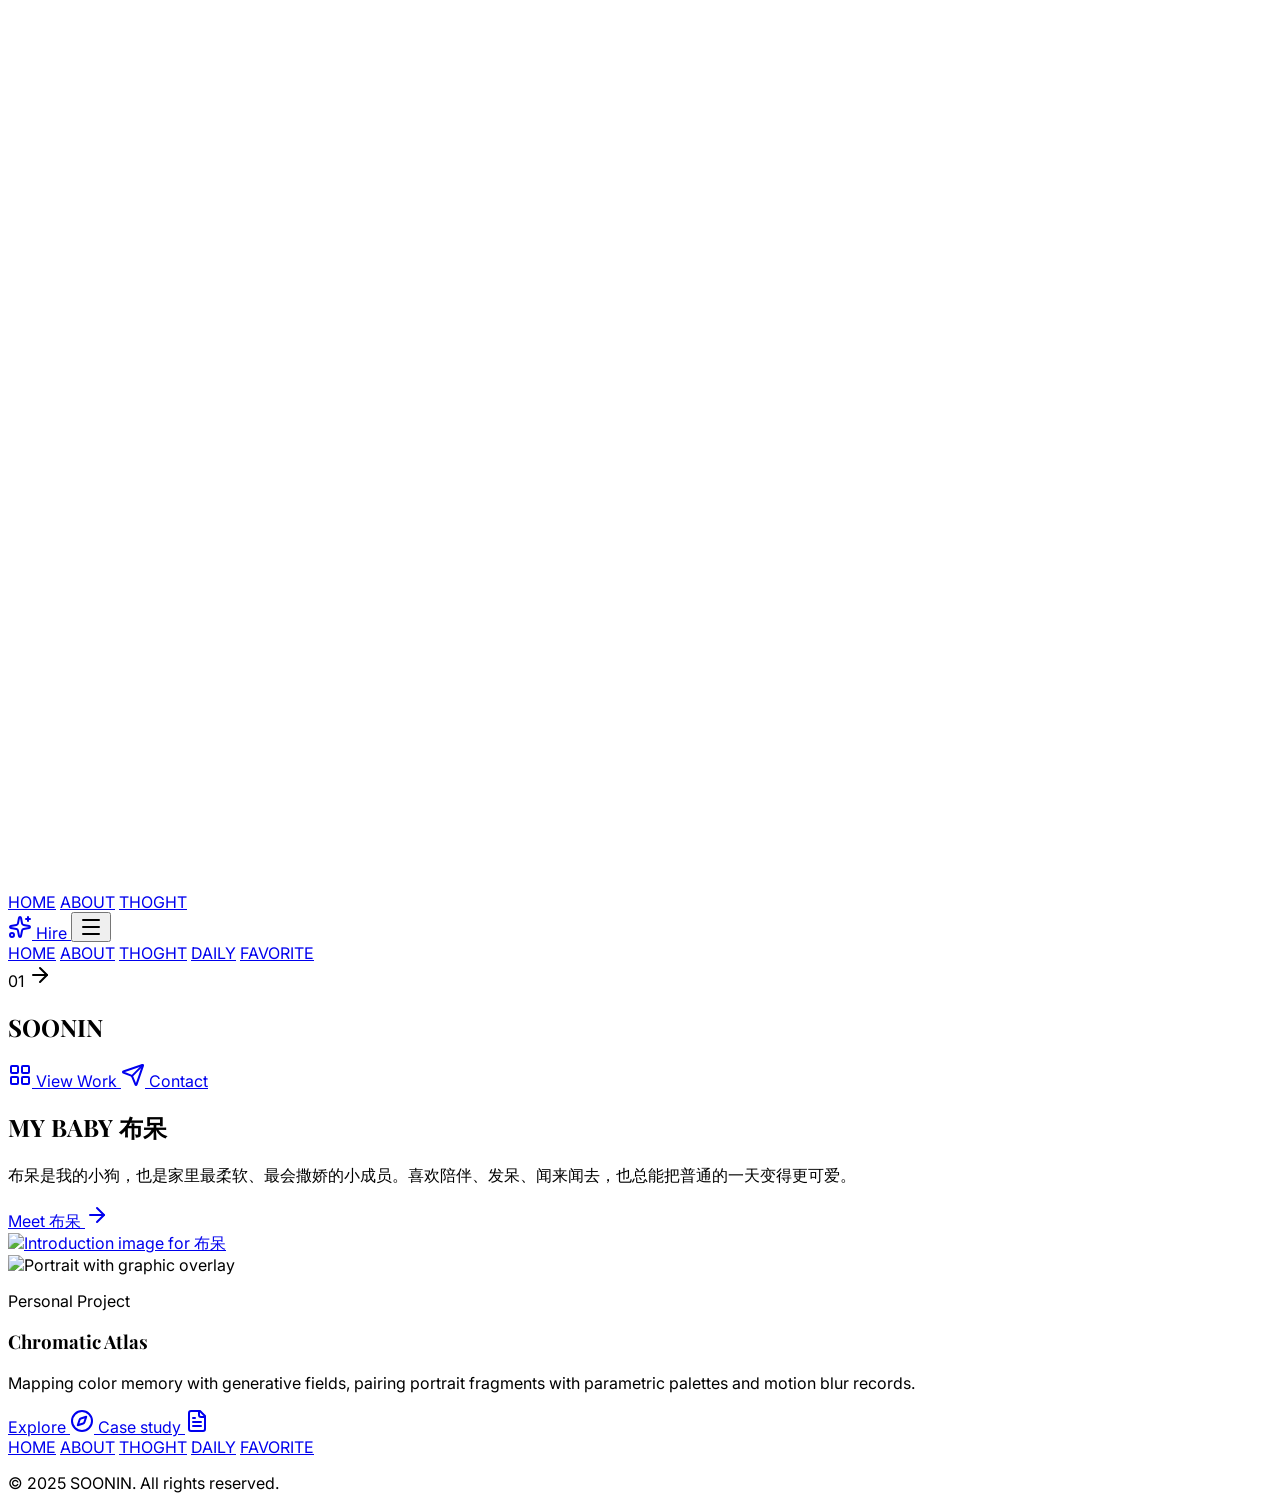
==== commit 0735230c: "Update index.html" ====
--- a/index.html
+++ b/index.html
@@ -16,9 +16,7 @@
   <div class="flex h-16 max-w-7xl mr-auto ml-auto pr-4 pl-4 items-center justify-between">
     <nav class="hidden md:flex items-center gap-8 text-sm"><a href="index.html" class="hover:text-slate-900 transition font-medium text-slate-900">HOME</a>
       <a href="about.html" class="hover:text-slate-900 transition font-medium text-slate-700">ABOUT</a>
-      <a href="thoght.html" class="hover:text-slate-900 transition font-medium text-slate-700">THOGHT</a>
-      <a href="daily.html" class="hover:text-slate-900 transition font-medium text-slate-700">DAILY</a>
-      <a href="favorite.html" class="hover:text-slate-900 transition font-medium text-slate-700">FAVORITE</a>
+      <a href="thoght.html" class="hover:text-slate-900 transition font-medium text-slate-700">THOGHT</a
     </nav>
 
     <!-- Brand -->
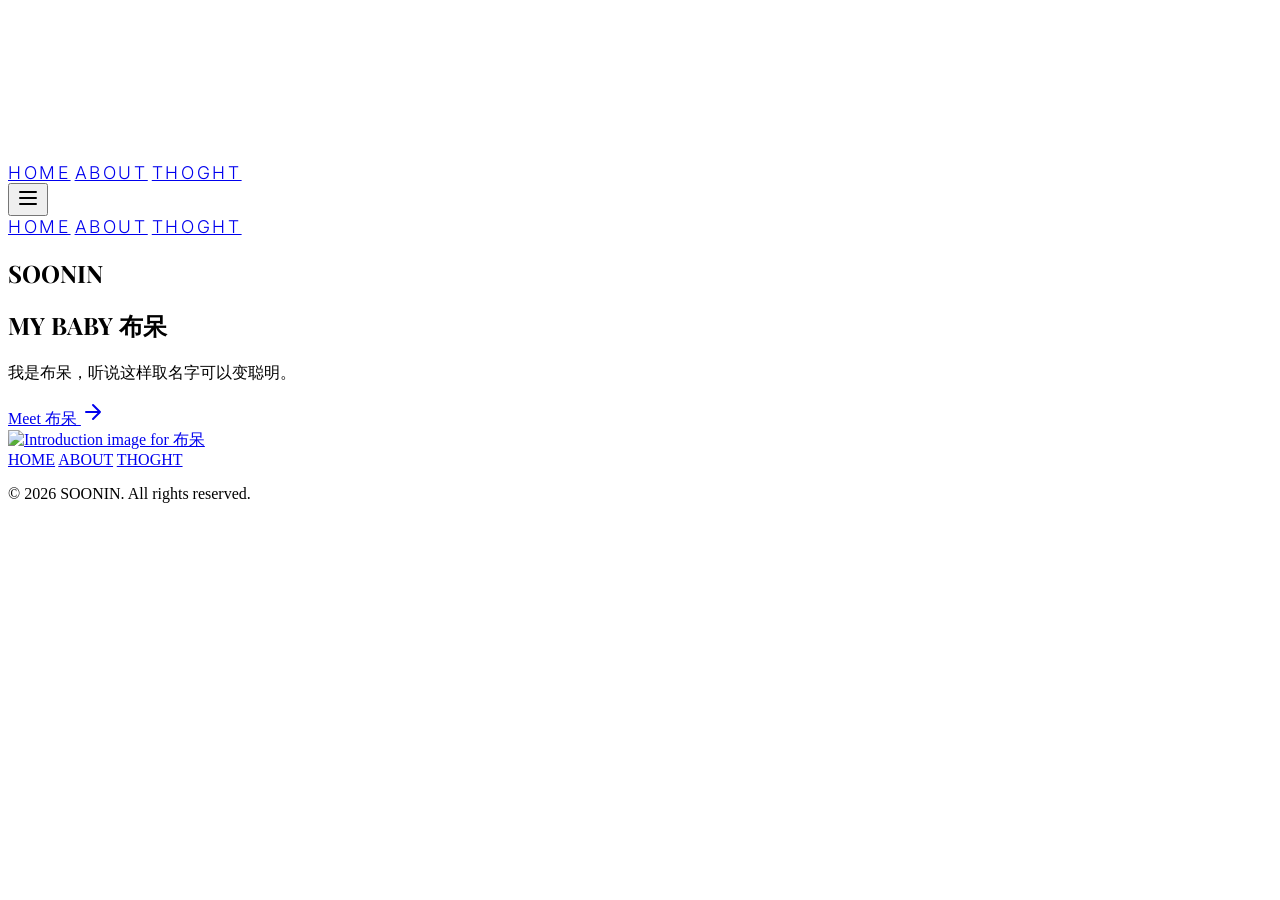
==== commit e02ff8cf: "Update index.html" ====
--- a/index.html
+++ b/index.html
@@ -1,98 +1,83 @@
-<html lang="en"><head>
+<!doctype html>
+<html lang="en">
+  <head>
+    <meta charset="utf-8">
+    <meta name="viewport" content="width=device-width, initial-scale=1">
+    <title>SOONIN</title>
+    <meta name="description" content="Personal website of SOONIN.">
+    <link rel="preconnect" href="https://fonts.googleapis.com">
+    <link rel="preconnect" href="https://fonts.gstatic.com" crossorigin="">
+    <link href="https://fonts.googleapis.com/css2?family=Inter:wght@200;300;400&family=Playfair+Display:wght@400;500;600&display=swap" rel="stylesheet">
+    <script src="https://cdn.tailwindcss.com"></script>
+    <style>
+      /* 导航栏字体优化：更大、轻盈、高级感 */
+      .nav-link {
+        font-family: 'Inter', sans-serif;
+        font-size: 1.1rem;      /* 放大字号 */
+        font-weight: 300;       /* 减轻字重，显轻盈 */
+        letter-spacing: 0.15em; /* 拉大字距，增加呼吸感 */
+        transition: all 0.3s ease;
+      }
+      .nav-link:hover {
+        letter-spacing: 0.2em;
+        opacity: 0.7;
+      }
+    </style>
+  </head>
+  <body class="antialiased bg-neutral-50 text-slate-900">
+    <div class="aura-background-component top-0 w-full -z-10 absolute h-[900px]">
+      <div class="spline-container absolute top-0 left-0 w-full h-full -z-10">
+        <iframe src="https://my.spline.design/celestialflowabstractdigitalform-ObUlVgj70g2y4bbx5vBKSfxN/" frameborder="0" width="100%" height="100%"></iframe>
+      </div>
+    </div>
 
-<meta charset="utf-8">
-<meta name="viewport" content="width=device-width, initial-scale=1">
-<title>SOONIN</title>
-<meta name="description" content="Personal website of SOONIN.">
-<link rel="preconnect" href="https://fonts.googleapis.com">
-<link rel="preconnect" href="https://fonts.gstatic.com" crossorigin="">
-<link href="https://fonts.googleapis.com/css2?family=Inter:wght@300;400;500;600&amp;family=Playfair+Display:wght@400;500;600&amp;display=swap" rel="stylesheet">
-<script src="https://cdn.tailwindcss.com"></script>
-<link id="all-fonts-link-font-geist" rel="stylesheet" href="https://fonts.googleapis.com/css2?family=Geist:wght@300;400;500;600;700&amp;display=swap"><style id="all-fonts-style-font-geist">.font-geist { font-family: 'Geist', sans-serif !important; }</style><link id="all-fonts-link-font-roboto" rel="stylesheet" href="https://fonts.googleapis.com/css2?family=Roboto:wght@300;400;500;600;700&amp;display=swap"><style id="all-fonts-style-font-roboto">.font-roboto { font-family: 'Roboto', sans-serif !important; }</style><link id="all-fonts-link-font-montserrat" rel="stylesheet" href="https://fonts.googleapis.com/css2?family=Montserrat:wght@300;400;500;600;700&amp;display=swap"><style id="all-fonts-style-font-montserrat">.font-montserrat { font-family: 'Montserrat', sans-serif !important; }</style><link id="all-fonts-link-font-poppins" rel="stylesheet" href="https://fonts.googleapis.com/css2?family=Poppins:wght@300;400;500;600;700&amp;display=swap"><style id="all-fonts-style-font-poppins">.font-poppins { font-family: 'Poppins', sans-serif !important; }</style><link id="all-fonts-link-font-playfair" rel="stylesheet" href="https://fonts.googleapis.com/css2?family=Playfair+Display:wght@400;500;600;700;900&amp;display=swap"><style id="all-fonts-style-font-playfair">.font-playfair { font-family: 'Playfair Display', serif !important; }</style><link id="all-fonts-link-font-instrument-serif" rel="stylesheet" href="https://fonts.googleapis.com/css2?family=Instrument+Serif:wght@400;500;600;700&amp;display=swap"><style id="all-fonts-style-font-instrument-serif">.font-instrument-serif { font-family: 'Instrument Serif', serif !important; }</style><link id="all-fonts-link-font-merriweather" rel="stylesheet" href="https://fonts.googleapis.com/css2?family=Merriweather:wght@300;400;700;900&amp;display=swap"><style id="all-fonts-style-font-merriweather">.font-merriweather { font-family: 'Merriweather', serif !important; }</style><link id="all-fonts-link-font-bricolage" rel="stylesheet" href="https://fonts.googleapis.com/css2?family=Bricolage+Grotesque:wght@300;400;500;600;700&amp;display=swap"><style id="all-fonts-style-font-bricolage">.font-bricolage { font-family: 'Bricolage Grotesque', sans-serif !important; }</style><link id="all-fonts-link-font-jakarta" rel="stylesheet" href="https://fonts.googleapis.com/css2?family=Plus+Jakarta+Sans:wght@300;400;500;600;700;800&amp;display=swap"><style id="all-fonts-style-font-jakarta">.font-jakarta { font-family: 'Plus Jakarta Sans', sans-serif !important; }</style><link id="all-fonts-link-font-manrope" rel="stylesheet" href="https://fonts.googleapis.com/css2?family=Manrope:wght@300;400;500;600;700;800&amp;display=swap"><style id="all-fonts-style-font-manrope">.font-manrope { font-family: 'Manrope', sans-serif !important; }</style><link id="all-fonts-link-font-space-grotesk" rel="stylesheet" href="https://fonts.googleapis.com/css2?family=Space+Grotesk:wght@300;400;500;600;700&amp;display=swap"><style id="all-fonts-style-font-space-grotesk">.font-space-grotesk { font-family: 'Space Grotesk', sans-serif !important; }</style><link id="all-fonts-link-font-work-sans" rel="stylesheet" href="https://fonts.googleapis.com/css2?family=Work+Sans:wght@300;400;500;600;700;800&amp;display=swap"><style id="all-fonts-style-font-work-sans">.font-work-sans { font-family: 'Work Sans', sans-serif !important; }</style><link id="all-fonts-link-font-pt-serif" rel="stylesheet" href="https://fonts.googleapis.com/css2?family=PT+Serif:wght@400;700&amp;display=swap"><style id="all-fonts-style-font-pt-serif">.font-pt-serif { font-family: 'PT Serif', serif !important; }</style><link id="all-fonts-link-font-geist-mono" rel="stylesheet" href="https://fonts.googleapis.com/css2?family=Geist+Mono:wght@300;400;500;600;700&amp;display=swap"><style id="all-fonts-style-font-geist-mono">.font-geist-mono { font-family: 'Geist Mono', monospace !important; }</style><link id="all-fonts-link-font-space-mono" rel="stylesheet" href="https://fonts.googleapis.com/css2?family=Space+Mono:wght@400;700&amp;display=swap"><style id="all-fonts-style-font-space-mono">.font-space-mono { font-family: 'Space Mono', monospace !important; }</style><link id="all-fonts-link-font-quicksand" rel="stylesheet" href="https://fonts.googleapis.com/css2?family=Quicksand:wght@300;400;500;600;700&amp;display=swap"><style id="all-fonts-style-font-quicksand">.font-quicksand { font-family: 'Quicksand', sans-serif !important; }</style><link id="all-fonts-link-font-nunito" rel="stylesheet" href="https://fonts.googleapis.com/css2?family=Nunito:wght@300;400;500;600;700;800&amp;display=swap"><style id="all-fonts-style-font-nunito">.font-nunito { font-family: 'Nunito', sans-serif !important; }</style></head>
-  <body class="antialiased bg-neutral-50 text-slate-900" style="font-family: Inter, ui-sans-serif, system-ui, -apple-system, Segoe UI, Roboto, Helvetica, Arial, 'Apple Color Emoji', 'Segoe UI Emoji';"><div class="aura-background-component top-0 w-full -z-10 absolute h-[900px]"><div class="spline-container absolute top-0 left-0 w-full h-full -z-10"><iframe src="https://my.spline.design/celestialflowabstractdigitalform-ObUlVgj70g2y4bbx5vBKSfxN/" frameborder="0" width="100%" height="100%"></iframe></div></div>
     <!-- Nav -->
-    <header class="sticky top-0 z-40 supports-[backdrop-filter]:bg-white/100 bg-white border-slate-200 border-b">
-      <div max-w-7xl="" mr-auto="" ml-auto="" pr-4="" pl-4="" edit-mode-selected"="" class="">
-  <div class="flex h-16 max-w-7xl mr-auto ml-auto pr-4 pl-4 items-center justify-between">
-    <nav class="hidden md:flex items-center gap-8 text-sm"><a href="index.html" class="hover:text-slate-900 transition font-medium text-slate-900">HOME</a>
-      <a href="about.html" class="hover:text-slate-900 transition font-medium text-slate-700">ABOUT</a>
-      <a href="thoght.html" class="hover:text-slate-900 transition font-medium text-slate-700">THOGHT</a
-    </nav>
+    <header class="sticky top-0 z-40 bg-white border-slate-200 border-b">
+      <div class="flex h-20 max-w-7xl mx-auto px-4 items-center justify-center">
+        <nav class="hidden md:flex items-center gap-12">
+          <a href="index.html" class="nav-link text-slate-900">HOME</a>
+          <a href="about.html" class="nav-link text-slate-600">ABOUT</a>
+          <a href="thoght.html" class="nav-link text-slate-600">THOGHT</a>
+        </nav>
 
-    <!-- Brand -->
-    
+        <!-- Mobile menu button -->
+        <button id="menuToggle" class="md:hidden p-2" onclick="toggleMobileMenu()">
+          <svg xmlns="http://www.w3.org/2000/svg" width="24" height="24" viewBox="0 0 24 24" fill="none" stroke="currentColor" stroke-width="2" stroke-linecap="round" stroke-linejoin="round" class="h-6 w-6"><path d="M4 6h16M4 12h16M4 18h16"></path></svg>
+        </button>
+      </div>
 
-    <div class="flex items-center gap-3">
-      <a href="#contact" class="hidden sm:inline-flex items-center gap-2 rounded-md border border-slate-300 px-3 py-1.5 text-sm font-medium text-slate-800 hover:bg-slate-50">
-        <svg xmlns="http://www.w3.org/2000/svg" width="24" height="24" viewBox="0 0 24 24" fill="none" stroke="currentColor" stroke-width="2" stroke-linecap="round" stroke-linejoin="round" data-lucide="sparkles" class="lucide lucide-sparkles h-4 w-4"><path d="M11.017 2.814a1 1 0 0 1 1.966 0l1.051 5.558a2 2 0 0 0 1.594 1.594l5.558 1.051a1 1 0 0 1 0 1.966l-5.558 1.051a2 2 0 0 0-1.594 1.594l-1.051 5.558a1 1 0 0 1-1.966 0l-1.051-5.558a2 2 0 0 0-1.594-1.594l-5.558-1.051a1 1 0 0 1 0-1.966l5.558-1.051a2 2 0 0 0 1.594-1.594z"></path><path d="M20 2v4"></path><path d="M22 4h-4"></path><circle cx="4" cy="20" r="2"></circle></svg>
-        Hire
-      </a>
-      <button id="menuToggle" aria-label="Open menu" class="md:hidden inline-flex hover:bg-slate-50 text-slate-700 w-9 h-9 border-slate-300 border rounded-md items-center justify-center" onclick="toggleMobileMenu()">
-        <svg xmlns="http://www.w3.org/2000/svg" width="24" height="24" viewBox="0 0 24 24" fill="none" stroke="currentColor" stroke-width="2" stroke-linecap="round" stroke-linejoin="round" data-lucide="menu" class="lucide lucide-menu h-5 w-5"><path d="M4 5h16"></path><path d="M4 12h16"></path><path d="M4 19h16"></path></svg>
-      </button>
-    </div>
-  </div>
-
-  <!-- Mobile menu -->
-  <div id="mobileMenu" class="md:hidden border-t border-slate-200 hidden">
-    <div class="py-3 grid gap-2 text-sm"><a href="index.html" class="hover:bg-slate-50 font-medium rounded pt-2 pr-1.5 pb-2 pl-1.5">HOME</a>
-      <a href="about.html" class="hover:bg-slate-50 font-medium rounded pt-2 pr-1.5 pb-2 pl-1.5">ABOUT</a>
-      <a href="thoght.html" class="hover:bg-slate-50 font-medium rounded pt-2 pr-1.5 pb-2 pl-1.5">THOGHT</a>
-      <a href="daily.html" class="hover:bg-slate-50 font-medium rounded pt-2 pr-1.5 pb-2 pl-1.5">DAILY</a>
-      <a href="favorite.html" class="hover:bg-slate-50 font-medium rounded pt-2 pr-1.5 pb-2 pl-1.5">FAVORITE</a>
-    </div>
-  </div>
-
-  <script>
-    function toggleMobileMenu() {
-      const menu = document.getElementById('mobileMenu');
-      menu.classList.toggle('hidden');
-    }
-  </script>
-</div>
+      <!-- Mobile menu -->
+      <div id="mobileMenu" class="md:hidden border-t border-slate-200 hidden bg-white">
+        <div class="py-4 flex flex-col items-center gap-4">
+          <a href="index.html" class="nav-link">HOME</a>
+          <a href="about.html" class="nav-link">ABOUT</a>
+          <a href="thoght.html" class="nav-link">THOGHT</a>
+        </div>
+      </div>
     </header>
 
     <!-- Hero -->
     <section class="relative overflow-hidden">
-      <div class="sm:px-6 lg:px-8 max-w-7xl mr-auto ml-auto pr-4 pl-4">
-        <div class="relative sm:py-20 lg:py-28 pt-16 pb-16">
+      <div class="max-w-7xl mx-auto px-4 sm:px-6 lg:px-8">
+        <div class="relative py-24 sm:py-32 flex flex-col items-center">
           <!-- Subtle grid lines -->
           <div class="pointer-events-none absolute inset-0 opacity-40">
             <div class="absolute inset-0" style="background-image: linear-gradient(to right, rgba(2,6,23,0.04) 1px, transparent 1px), linear-gradient(to bottom, rgba(2,6,23,0.04) 1px, transparent 1px); background-size: 80px 80px;"></div>
           </div>
 
-          <!-- Framing number/rail -->
-          <div class="hidden md:flex absolute left-0 top-16 items-center gap-3 text-xs text-slate-600">
-            <span class="font-medium">01</span>
-            <span class="h-px w-24 bg-slate-300"></span>
-            <svg xmlns="http://www.w3.org/2000/svg" width="24" height="24" viewBox="0 0 24 24" fill="none" stroke="currentColor" stroke-width="2" stroke-linecap="round" stroke-linejoin="round" data-lucide="arrow-right" class="lucide lucide-arrow-right h-3.5 w-3.5"><path d="M5 12h14"></path><path d="m12 5 7 7-7 7"></path></svg>
-          </div>
-
           <!-- Circular frame -->
-          <div class="relative mx-auto max-w-3xl">
-            <div class="aspect-square w-full max-w-[520px] rounded-full mr-auto ml-auto pt-6 pr-6 pb-6 pl-6">
+          <div class="relative mx-auto w-full max-w-[520px]">
+            <div class="aspect-square w-full rounded-full p-6">
               <div class="w-full h-full ring-stone-500/10 ring-1 rounded-full" style="background: repeating-linear-gradient(45deg, rgba(2,6,23,0.05) 0, rgba(2,6,23,0.05) 2px, transparent 2px, transparent 8px);"></div>
             </div>
 
             <div class="pointer-events-none absolute inset-0 flex items-center justify-center">
               <div class="text-center">
-                <h1 class="mt-3 text-5xl sm:text-6xl md:text-7xl tracking-tight font-semibold" style="font-family: 'Playfair Display', serif;">
+                <h1 class="text-5xl sm:text-6xl md:text-7xl tracking-tight font-semibold" style="font-family: 'Playfair Display', serif;">
                   SOONIN
                 </h1>
               </div>
             </div>
-          </div>
-
-          <!-- Quick actions -->
-          <div class="mt-12 flex items-center justify-center gap-4">
-            <a href="#work" class="inline-flex items-center gap-2 rounded-md border border-blue-600 px-4 py-2 text-sm font-medium text-blue-700 hover:bg-blue-50">
-              <svg xmlns="http://www.w3.org/2000/svg" width="24" height="24" viewBox="0 0 24 24" fill="none" stroke="currentColor" stroke-width="2" stroke-linecap="round" stroke-linejoin="round" data-lucide="layout-grid" class="lucide lucide-layout-grid h-4 w-4"><rect width="7" height="7" x="3" y="3" rx="1"></rect><rect width="7" height="7" x="14" y="3" rx="1"></rect><rect width="7" height="7" x="14" y="14" rx="1"></rect><rect width="7" height="7" x="3" y="14" rx="1"></rect></svg>
-              View Work
-            </a>
-            <a href="#contact" class="inline-flex items-center gap-2 rounded-md border border-slate-300 px-4 py-2 text-sm font-medium text-slate-800 hover:bg-slate-50">
-              <svg xmlns="http://www.w3.org/2000/svg" width="24" height="24" viewBox="0 0 24 24" fill="none" stroke="currentColor" stroke-width="2" stroke-linecap="round" stroke-linejoin="round" data-lucide="send" class="lucide lucide-send h-4 w-4"><path d="M14.536 21.686a.5.5 0 0 0 .937-.024l6.5-19a.496.496 0 0 0-.635-.635l-19 6.5a.5.5 0 0 0-.024.937l7.93 3.18a2 2 0 0 1 1.112 1.11z"></path><path d="m21.854 2.147-10.94 10.939"></path></svg>
-              Contact
-            </a>
           </div>
         </div>
       </div>
@@ -106,11 +91,11 @@
             <h2 class="text-3xl sm:text-4xl tracking-tight font-semibold" style="font-family: 'Playfair Display', serif;">
               MY BABY 布呆
             </h2>
-            <p class="mt-3 text-slate-600 text-base">布呆是我的小狗，也是家里最柔软、最会撒娇的小成员。喜欢陪伴、发呆、闻来闻去，也总能把普通的一天变得更可爱。</p>
+            <p class="mt-3 text-slate-600 text-base">我是布呆，听说这样取名字可以变聪明。</p>
             <div class="mt-6">
               <a href="budai.html" class="inline-flex items-center gap-2 rounded-md border border-blue-600 px-4 py-2 text-sm font-medium text-blue-700 hover:bg-blue-50">
                 Meet 布呆
-                <svg xmlns="http://www.w3.org/2000/svg" width="24" height="24" viewBox="0 0 24 24" fill="none" stroke="currentColor" stroke-width="2" stroke-linecap="round" stroke-linejoin="round" data-lucide="arrow-right" class="lucide lucide-arrow-right h-4 w-4"><path d="M5 12h14"></path><path d="m12 5 7 7-7 7"></path></svg>
+                <svg xmlns="http://www.w3.org/2000/svg" width="24" height="24" viewBox="0 0 24 24" fill="none" stroke="currentColor" stroke-width="2" stroke-linecap="round" stroke-linejoin="round" class="h-4 w-4"><path d="M5 12h14m-7-7 7 7-7 7"></path></svg>
               </a>
             </div>
           </div>
@@ -125,72 +110,25 @@
       </div>
     </section>
 
-    <!-- Alternating feature card -->
-    <section class="sm:py-14 pt-10 pb-10">
-      <div class="mx-auto max-w-7xl px-4 sm:px-6 lg:px-8">
-        <div class="relative rounded-xl border border-slate-200 bg-white p-4 sm:p-6 lg:p-8">
-          <div class="grid lg:grid-cols-12 gap-6 lg:gap-10 items-center">
-            <div class="lg:col-span-6">
-              <div class="relative rounded-lg border-2 border-rose-500 overflow-hidden">
-                <img src="https://hoirqrkdgbmvpwutwuwj.supabase.co/storage/v1/object/public/assets/assets/d3b11be0-a11b-4956-8c79-6ba44348ba52_800w.jpg" alt="Portrait with graphic overlay" class="h-64 w-full object-cover">
-              </div>
-            </div>
-            <div class="lg:col-span-6">
-              <div class="flex items-center gap-2">
-                <span class="inline-flex h-3 w-3 rounded-full bg-rose-500"></span>
-                <p class="text-xs uppercase tracking-[0.2em] text-slate-600 font-medium">Personal Project</p>
-              </div>
-              <h3 class="mt-3 text-3xl tracking-tight font-semibold" style="font-family: 'Playfair Display', serif;">Chromatic Atlas</h3>
-              <p class="mt-3 text-slate-600">Mapping color memory with generative fields, pairing portrait fragments with parametric palettes and motion blur records.</p>
-              <div class="mt-6 flex gap-3">
-                <a href="#" class="inline-flex items-center gap-2 rounded-md border border-blue-600 px-4 py-2 text-sm font-medium text-blue-700 hover:bg-blue-50">
-                  Explore
-                  <svg xmlns="http://www.w3.org/2000/svg" width="24" height="24" viewBox="0 0 24 24" fill="none" stroke="currentColor" stroke-width="2" stroke-linecap="round" stroke-linejoin="round" data-lucide="compass" class="lucide lucide-compass h-4 w-4"><path d="m16.24 7.76-1.804 5.411a2 2 0 0 1-1.265 1.265L7.76 16.24l1.804-5.411a2 2 0 0 1 1.265-1.265z"></path><circle cx="12" cy="12" r="10"></circle></svg>
-                </a>
-                <a href="#" class="inline-flex items-center gap-2 rounded-md border border-slate-300 px-4 py-2 text-sm font-medium text-slate-800 hover:bg-slate-50">
-                  Case study
-                  <svg xmlns="http://www.w3.org/2000/svg" width="24" height="24" viewBox="0 0 24 24" fill="none" stroke="currentColor" stroke-width="2" stroke-linecap="round" stroke-linejoin="round" data-lucide="file-text" class="lucide lucide-file-text h-4 w-4"><path d="M15 2H6a2 2 0 0 0-2 2v16a2 2 0 0 0 2 2h12a2 2 0 0 0 2-2V7Z"></path><path d="M14 2v4a2 2 0 0 0 2 2h4"></path><path d="M10 9H8"></path><path d="M16 13H8"></path><path d="M16 17H8"></path></svg>
-                </a>
-              </div>
-            </div>
-          </div>
-        </div>
-      </div>
-    </section>
-
     <!-- Footer -->
     <footer class="text-white bg-slate-900/90 mt-12">
       <div class="mx-auto max-w-7xl px-4 sm:px-6 lg:px-8">
-        <div class="py-10 grid md:grid-cols-2 gap-8 items-center">
-          <div class="flex items-center gap-4">
-            <nav class="flex flex-wrap items-center gap-x-6 gap-y-2 text-sm font-medium"><a href="index.html" class="hover:underline">HOME</a>
-              <a href="about.html" class="hover:underline">ABOUT</a>
-              <a href="thoght.html" class="hover:underline">THOGHT</a>
-              <a href="daily.html" class="hover:underline">DAILY</a>
-              <a href="favorite.html" class="hover:underline">FAVORITE</a>
-            </nav>
-          </div>
-          <div class="md:text-right text-sm text-white/90">
-        <p class="">&copy; 2025 SOONIN. All rights reserved.</p>
-          </div>
+        <div class="py-10 flex flex-col md:flex-row justify-between items-center gap-6">
+          <nav class="flex flex-wrap justify-center gap-x-8 gap-y-2 text-sm font-medium">
+            <a href="index.html" class="hover:underline">HOME</a>
+            <a href="about.html" class="hover:underline">ABOUT</a>
+            <a href="thoght.html" class="hover:underline">THOGHT</a>
+          </nav>
+          <p class="text-sm text-white/90">&copy; 2026 SOONIN. All rights reserved.</p>
         </div>
       </div>
     </footer>
 
-    <!-- Scripts -->
-    <script src="https://unpkg.com/lucide@latest"></script>
     <script>
-      // Lucide icons
-      lucide.createIcons();
-
-      // Mobile menu toggle
-      const btn = document.getElementById('menuBtn');
-      const menu = document.getElementById('mobileMenu');
-      if (btn && menu) {
-        btn.addEventListener('click', () => {
-          menu.classList.toggle('hidden');
-        });
+      function toggleMobileMenu() {
+        const menu = document.getElementById('mobileMenu');
+        menu.classList.toggle('hidden');
       }
     </script>
-  
-</body></html>
+  </body>
+</html>
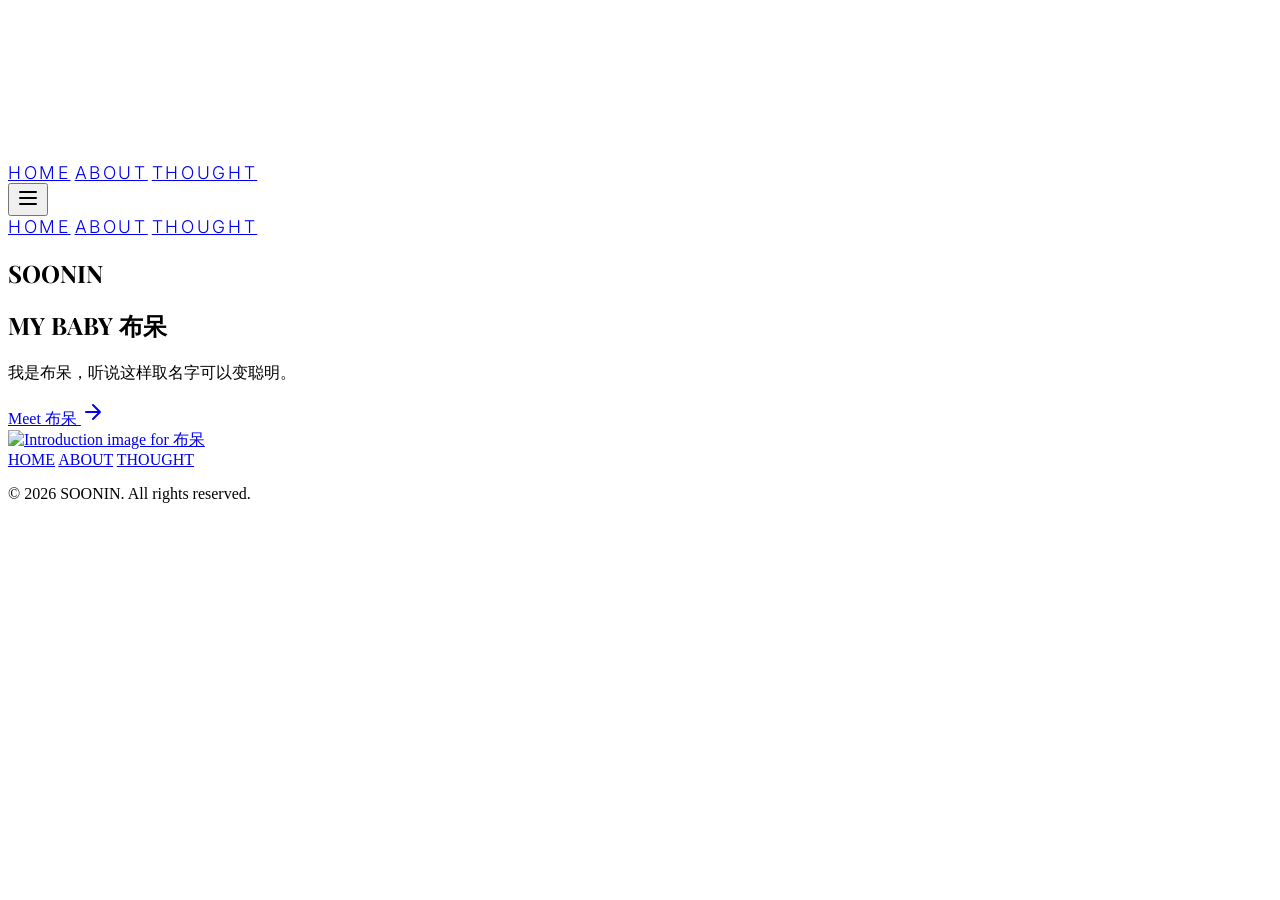
==== commit 3c7ac571: "Update index.html" ====
--- a/index.html
+++ b/index.html
@@ -1,134 +1,117 @@
 <!doctype html>
 <html lang="en">
-  <head>
-    <meta charset="utf-8">
-    <meta name="viewport" content="width=device-width, initial-scale=1">
-    <title>SOONIN</title>
-    <meta name="description" content="Personal website of SOONIN.">
-    <link rel="preconnect" href="https://fonts.googleapis.com">
-    <link rel="preconnect" href="https://fonts.gstatic.com" crossorigin="">
-    <link href="https://fonts.googleapis.com/css2?family=Inter:wght@200;300;400&family=Playfair+Display:wght@400;500;600&display=swap" rel="stylesheet">
-    <script src="https://cdn.tailwindcss.com"></script>
-    <style>
-      /* 导航栏字体优化：更大、轻盈、高级感 */
-      .nav-link {
-        font-family: 'Inter', sans-serif;
-        font-size: 1.1rem;      /* 放大字号 */
-        font-weight: 300;       /* 减轻字重，显轻盈 */
-        letter-spacing: 0.15em; /* 拉大字距，增加呼吸感 */
-        transition: all 0.3s ease;
-      }
-      .nav-link:hover {
-        letter-spacing: 0.2em;
-        opacity: 0.7;
-      }
-    </style>
-  </head>
-  <body class="antialiased bg-neutral-50 text-slate-900">
-    <div class="aura-background-component top-0 w-full -z-10 absolute h-[900px]">
-      <div class="spline-container absolute top-0 left-0 w-full h-full -z-10">
-        <iframe src="https://my.spline.design/celestialflowabstractdigitalform-ObUlVgj70g2y4bbx5vBKSfxN/" frameborder="0" width="100%" height="100%"></iframe>
+<head>
+  <meta charset="utf-8">
+  <meta name="viewport" content="width=device-width, initial-scale=1">
+  <title>SOONIN</title>
+  <meta name="description" content="Personal website of SOONIN.">
+  <link rel="preconnect" href="https://fonts.googleapis.com">
+  <link rel="preconnect" href="https://fonts.gstatic.com" crossorigin>
+  <link href="https://fonts.googleapis.com/css2?family=Inter:wght@200;300;400&family=Playfair+Display:wght@400;500;600&display=swap" rel="stylesheet">
+  <script src="https://cdn.tailwindcss.com"></script>
+  <style>
+    .nav-link {
+      font-family: 'Inter', sans-serif;
+      font-size: 1.1rem;
+      font-weight: 300;
+      letter-spacing: 0.15em;
+      transition: all 0.3s ease;
+    }
+    .nav-link:hover {
+      letter-spacing: 0.2em;
+      opacity: 0.7;
+    }
+  </style>
+</head>
+<body class="antialiased bg-neutral-50 text-slate-900">
+  <div class="aura-background-component top-0 w-full -z-10 absolute h-[900px]">
+    <div class="spline-container absolute top-0 left-0 w-full h-full -z-10">
+      <iframe src="https://my.spline.design/celestialflowabstractdigitalform-ObUlVgj70g2y4bbx5vBKSfxN/" frameborder="0" width="100%" height="100%"></iframe>
+    </div>
+  </div>
+
+  <header class="sticky top-0 z-40 bg-white border-slate-200 border-b">
+    <div class="flex h-20 max-w-7xl mx-auto px-4 items-center justify-center">
+      <nav class="hidden md:flex items-center gap-12">
+        <a href="index.html" class="nav-link text-slate-900">HOME</a>
+        <a href="about.html" class="nav-link text-slate-600">ABOUT</a>
+        <a href="thought.html" class="nav-link text-slate-600">THOUGHT</a>
+      </nav>
+      <button id="menuToggle" class="md:hidden p-2" onclick="toggleMobileMenu()">
+        <svg xmlns="http://www.w3.org/2000/svg" width="24" height="24" viewBox="0 0 24 24" fill="none" stroke="currentColor" stroke-width="2" stroke-linecap="round" stroke-linejoin="round" class="h-6 w-6"><path d="M4 6h16M4 12h16M4 18h16"></path></svg>
+      </button>
+    </div>
+    <div id="mobileMenu" class="md:hidden border-t border-slate-200 hidden bg-white">
+      <div class="py-4 flex flex-col items-center gap-4">
+        <a href="index.html" class="nav-link">HOME</a>
+        <a href="about.html" class="nav-link">ABOUT</a>
+        <a href="thought.html" class="nav-link">THOUGHT</a>
       </div>
     </div>
+  </header>
 
-    <!-- Nav -->
-    <header class="sticky top-0 z-40 bg-white border-slate-200 border-b">
-      <div class="flex h-20 max-w-7xl mx-auto px-4 items-center justify-center">
-        <nav class="hidden md:flex items-center gap-12">
-          <a href="index.html" class="nav-link text-slate-900">HOME</a>
-          <a href="about.html" class="nav-link text-slate-600">ABOUT</a>
-          <a href="thoght.html" class="nav-link text-slate-600">THOGHT</a>
-        </nav>
-
-        <!-- Mobile menu button -->
-        <button id="menuToggle" class="md:hidden p-2" onclick="toggleMobileMenu()">
-          <svg xmlns="http://www.w3.org/2000/svg" width="24" height="24" viewBox="0 0 24 24" fill="none" stroke="currentColor" stroke-width="2" stroke-linecap="round" stroke-linejoin="round" class="h-6 w-6"><path d="M4 6h16M4 12h16M4 18h16"></path></svg>
-        </button>
-      </div>
-
-      <!-- Mobile menu -->
-      <div id="mobileMenu" class="md:hidden border-t border-slate-200 hidden bg-white">
-        <div class="py-4 flex flex-col items-center gap-4">
-          <a href="index.html" class="nav-link">HOME</a>
-          <a href="about.html" class="nav-link">ABOUT</a>
-          <a href="thoght.html" class="nav-link">THOGHT</a>
+  <section class="relative overflow-hidden">
+    <div class="max-w-7xl mx-auto px-4 sm:px-6 lg:px-8">
+      <div class="relative py-24 sm:py-32 flex flex-col items-center">
+        <div class="pointer-events-none absolute inset-0 opacity-40">
+          <div class="absolute inset-0" style="background-image: linear-gradient(to right, rgba(2,6,23,0.04) 1px, transparent 1px), linear-gradient(to bottom, rgba(2,6,23,0.05) 1px, transparent 1px); background-size: 80px 80px;"></div>
         </div>
-      </div>
-    </header>
-
-    <!-- Hero -->
-    <section class="relative overflow-hidden">
-      <div class="max-w-7xl mx-auto px-4 sm:px-6 lg:px-8">
-        <div class="relative py-24 sm:py-32 flex flex-col items-center">
-          <!-- Subtle grid lines -->
-          <div class="pointer-events-none absolute inset-0 opacity-40">
-            <div class="absolute inset-0" style="background-image: linear-gradient(to right, rgba(2,6,23,0.04) 1px, transparent 1px), linear-gradient(to bottom, rgba(2,6,23,0.04) 1px, transparent 1px); background-size: 80px 80px;"></div>
+        <div class="relative mx-auto w-full max-w-[520px]">
+          <div class="aspect-square w-full rounded-full p-6">
+            <div class="w-full h-full ring-stone-500/10 ring-1 rounded-full" style="background: repeating-linear-gradient(45deg, rgba(2,6,23,0.05) 0, rgba(2,6,23,0.05) 2px, transparent 2px, transparent 8px);"></div>
           </div>
-
-          <!-- Circular frame -->
-          <div class="relative mx-auto w-full max-w-[520px]">
-            <div class="aspect-square w-full rounded-full p-6">
-              <div class="w-full h-full ring-stone-500/10 ring-1 rounded-full" style="background: repeating-linear-gradient(45deg, rgba(2,6,23,0.05) 0, rgba(2,6,23,0.05) 2px, transparent 2px, transparent 8px);"></div>
-            </div>
-
-            <div class="pointer-events-none absolute inset-0 flex items-center justify-center">
-              <div class="text-center">
-                <h1 class="text-5xl sm:text-6xl md:text-7xl tracking-tight font-semibold" style="font-family: 'Playfair Display', serif;">
-                  SOONIN
-                </h1>
-              </div>
+          <div class="pointer-events-none absolute inset-0 flex items-center justify-center">
+            <div class="text-center">
+              <h1 class="text-5xl sm:text-6xl md:text-7xl tracking-tight font-semibold" style="font-family: 'Playfair Display', serif;">SOONIN</h1>
             </div>
           </div>
         </div>
       </div>
-    </section>
+    </div>
+  </section>
 
-    <!-- My baby -->
-    <section class="py-12 sm:py-16">
-      <div class="mx-auto max-w-7xl px-4 sm:px-6 lg:px-8">
-        <div class="grid lg:grid-cols-12 gap-8 lg:gap-10 items-start">
-          <div class="lg:col-span-7 order-2 lg:order-1">
-            <h2 class="text-3xl sm:text-4xl tracking-tight font-semibold" style="font-family: 'Playfair Display', serif;">
-              MY BABY 布呆
-            </h2>
-            <p class="mt-3 text-slate-600 text-base">我是布呆，听说这样取名字可以变聪明。</p>
-            <div class="mt-6">
-              <a href="budai.html" class="inline-flex items-center gap-2 rounded-md border border-blue-600 px-4 py-2 text-sm font-medium text-blue-700 hover:bg-blue-50">
-                Meet 布呆
-                <svg xmlns="http://www.w3.org/2000/svg" width="24" height="24" viewBox="0 0 24 24" fill="none" stroke="currentColor" stroke-width="2" stroke-linecap="round" stroke-linejoin="round" class="h-4 w-4"><path d="M5 12h14m-7-7 7 7-7 7"></path></svg>
-              </a>
-            </div>
+  <section class="py-12 sm:py-16">
+    <div class="mx-auto max-w-7xl px-4 sm:px-6 lg:px-8">
+      <div class="grid lg:grid-cols-12 gap-8 lg:gap-10 items-start">
+        <div class="lg:col-span-7 order-2 lg:order-1">
+          <h2 class="text-3xl sm:text-4xl tracking-tight font-semibold" style="font-family: 'Playfair Display', serif;">MY BABY 布呆</h2>
+          <p class="mt-3 text-slate-600 text-base">我是布呆，听说这样取名字可以变聪明。</p>
+          <div class="mt-6">
+            <a href="budai.html" class="inline-flex items-center gap-2 rounded-md border border-blue-600 px-4 py-2 text-sm font-medium text-blue-700 hover:bg-blue-50">
+              Meet 布呆
+              <svg xmlns="http://www.w3.org/2000/svg" width="24" height="24" viewBox="0 0 24 24" fill="none" stroke="currentColor" stroke-width="2" stroke-linecap="round" stroke-linejoin="round" class="h-4 w-4"><path d="M5 12h14m-7-7 7 7-7 7"></path></svg>
+            </a>
           </div>
-          <div class="lg:col-span-5 order-1 lg:order-2">
-            <div class="rounded-lg border border-slate-200 overflow-hidden">
-              <a href="budai.html">
-                <img src="assets/budai.jpg" alt="Introduction image for 布呆" class="w-full h-64 sm:h-72 object-cover">
-              </a>
-            </div>
+        </div>
+        <div class="lg:col-span-5 order-1 lg:order-2">
+          <div class="rounded-lg border border-slate-200 overflow-hidden">
+            <a href="budai.html">
+              <img src="assets/budai.jpg" alt="Introduction image for 布呆" class="w-full h-64 sm:h-72 object-cover">
+            </a>
           </div>
         </div>
       </div>
-    </section>
+    </div>
+  </section>
 
-    <!-- Footer -->
-    <footer class="text-white bg-slate-900/90 mt-12">
-      <div class="mx-auto max-w-7xl px-4 sm:px-6 lg:px-8">
-        <div class="py-10 flex flex-col md:flex-row justify-between items-center gap-6">
-          <nav class="flex flex-wrap justify-center gap-x-8 gap-y-2 text-sm font-medium">
-            <a href="index.html" class="hover:underline">HOME</a>
-            <a href="about.html" class="hover:underline">ABOUT</a>
-            <a href="thoght.html" class="hover:underline">THOGHT</a>
-          </nav>
-          <p class="text-sm text-white/90">&copy; 2026 SOONIN. All rights reserved.</p>
-        </div>
+  <footer class="text-white bg-slate-900/90 mt-12">
+    <div class="mx-auto max-w-7xl px-4 sm:px-6 lg:px-8">
+      <div class="py-10 flex flex-col md:flex-row justify-between items-center gap-6">
+        <nav class="flex flex-wrap justify-center gap-x-8 gap-y-2 text-sm font-medium">
+          <a href="index.html" class="hover:underline">HOME</a>
+          <a href="about.html" class="hover:underline">ABOUT</a>
+          <a href="thought.html" class="hover:underline">THOUGHT</a>
+        </nav>
+        <p class="text-sm text-white/90">&copy; 2026 SOONIN. All rights reserved.</p>
       </div>
-    </footer>
+    </div>
+  </footer>
 
-    <script>
-      function toggleMobileMenu() {
-        const menu = document.getElementById('mobileMenu');
-        menu.classList.toggle('hidden');
-      }
-    </script>
-  </body>
+  <script>
+    function toggleMobileMenu() {
+      const menu = document.getElementById('mobileMenu');
+      menu.classList.toggle('hidden');
+    }
+  </script>
+</body>
 </html>
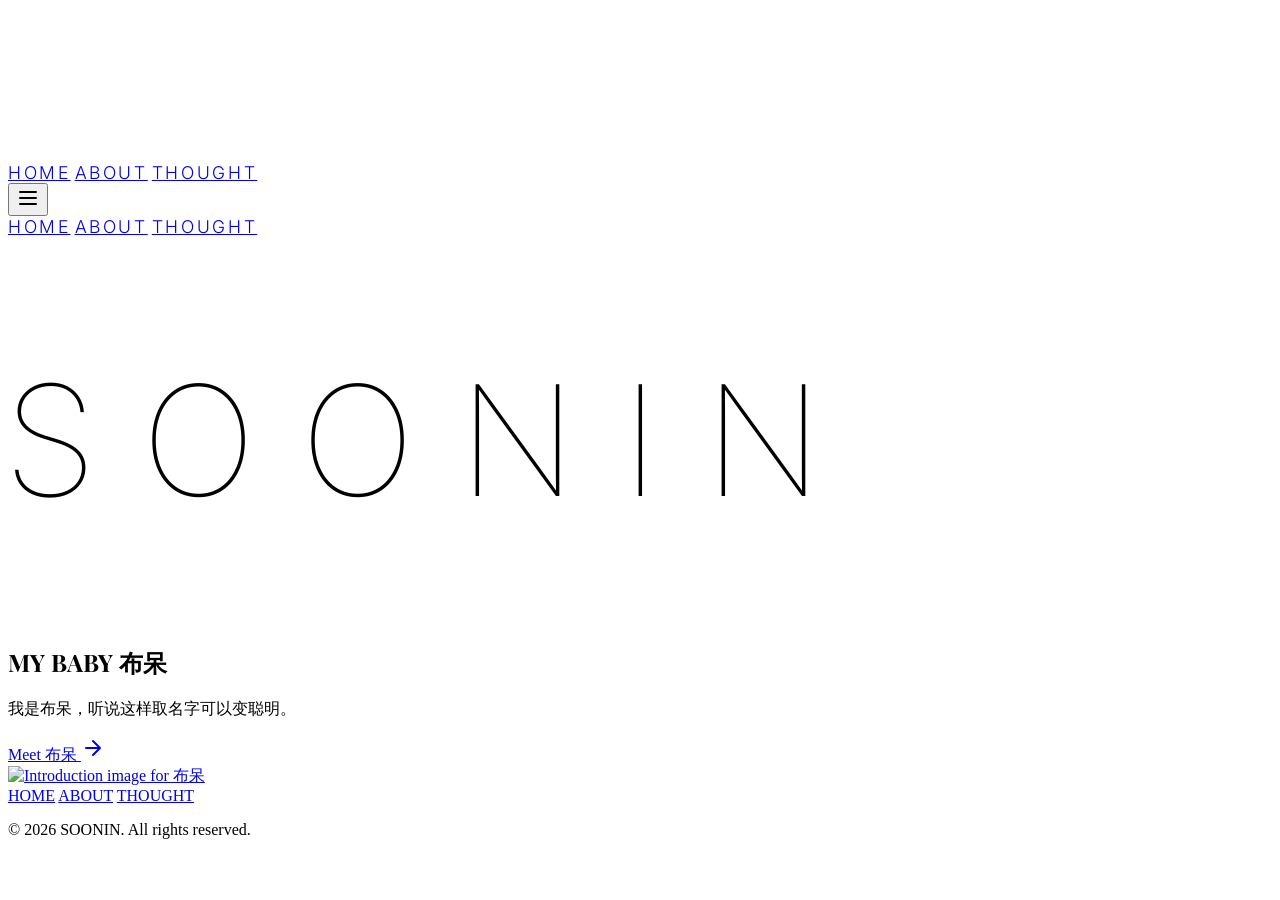
==== commit 25c53bc4: "Update index.html" ====
--- a/index.html
+++ b/index.html
@@ -7,7 +7,8 @@
   <meta name="description" content="Personal website of SOONIN.">
   <link rel="preconnect" href="https://fonts.googleapis.com">
   <link rel="preconnect" href="https://fonts.gstatic.com" crossorigin>
-  <link href="https://fonts.googleapis.com/css2?family=Inter:wght@200;300;400&family=Playfair+Display:wght@400;500;600&display=swap" rel="stylesheet">
+  <!-- 👇 专门引入了 Inter 的极细字重 100 -->
+  <link href="https://fonts.googleapis.com/css2?family=Inter:wght@100;200;300;400&family=Playfair+Display:wght@400;500;600&display=swap" rel="stylesheet">
   <script src="https://cdn.tailwindcss.com"></script>
   <style>
     .nav-link {
@@ -20,6 +21,16 @@
     .nav-link:hover {
       letter-spacing: 0.2em;
       opacity: 0.7;
+    }
+    
+    /* 👇 专门为 SOONIN 标题写的极致简约样式 */
+    .soonin-title {
+      font-family: 'Inter', sans-serif;
+      font-weight: 100; /* 极细字重，最简约 */
+      font-size: clamp(4rem, 12vw, 10rem); /* 响应式超大字号 */
+      letter-spacing: 0.35em; /* 超宽字间距 */
+      text-transform: uppercase;
+      line-height: 1;
     }
   </style>
 </head>
@@ -56,13 +67,16 @@
         <div class="pointer-events-none absolute inset-0 opacity-40">
           <div class="absolute inset-0" style="background-image: linear-gradient(to right, rgba(2,6,23,0.04) 1px, transparent 1px), linear-gradient(to bottom, rgba(2,6,23,0.05) 1px, transparent 1px); background-size: 80px 80px;"></div>
         </div>
-        <div class="relative mx-auto w-full max-w-[520px]">
+        <div class="relative mx-auto w-full max-w-[600px]">
           <div class="aspect-square w-full rounded-full p-6">
             <div class="w-full h-full ring-stone-500/10 ring-1 rounded-full" style="background: repeating-linear-gradient(45deg, rgba(2,6,23,0.05) 0, rgba(2,6,23,0.05) 2px, transparent 2px, transparent 8px);"></div>
           </div>
           <div class="pointer-events-none absolute inset-0 flex items-center justify-center">
             <div class="text-center">
-              <h1 class="text-5xl sm:text-6xl md:text-7xl tracking-tight font-semibold" style="font-family: 'Playfair Display', serif;">SOONIN</h1>
+              <!-- 👇 这里是重新设计的 SOONIN 标题 -->
+              <h1 class="soonin-title">
+                SOONIN
+              </h1>
             </div>
           </div>
         </div>
